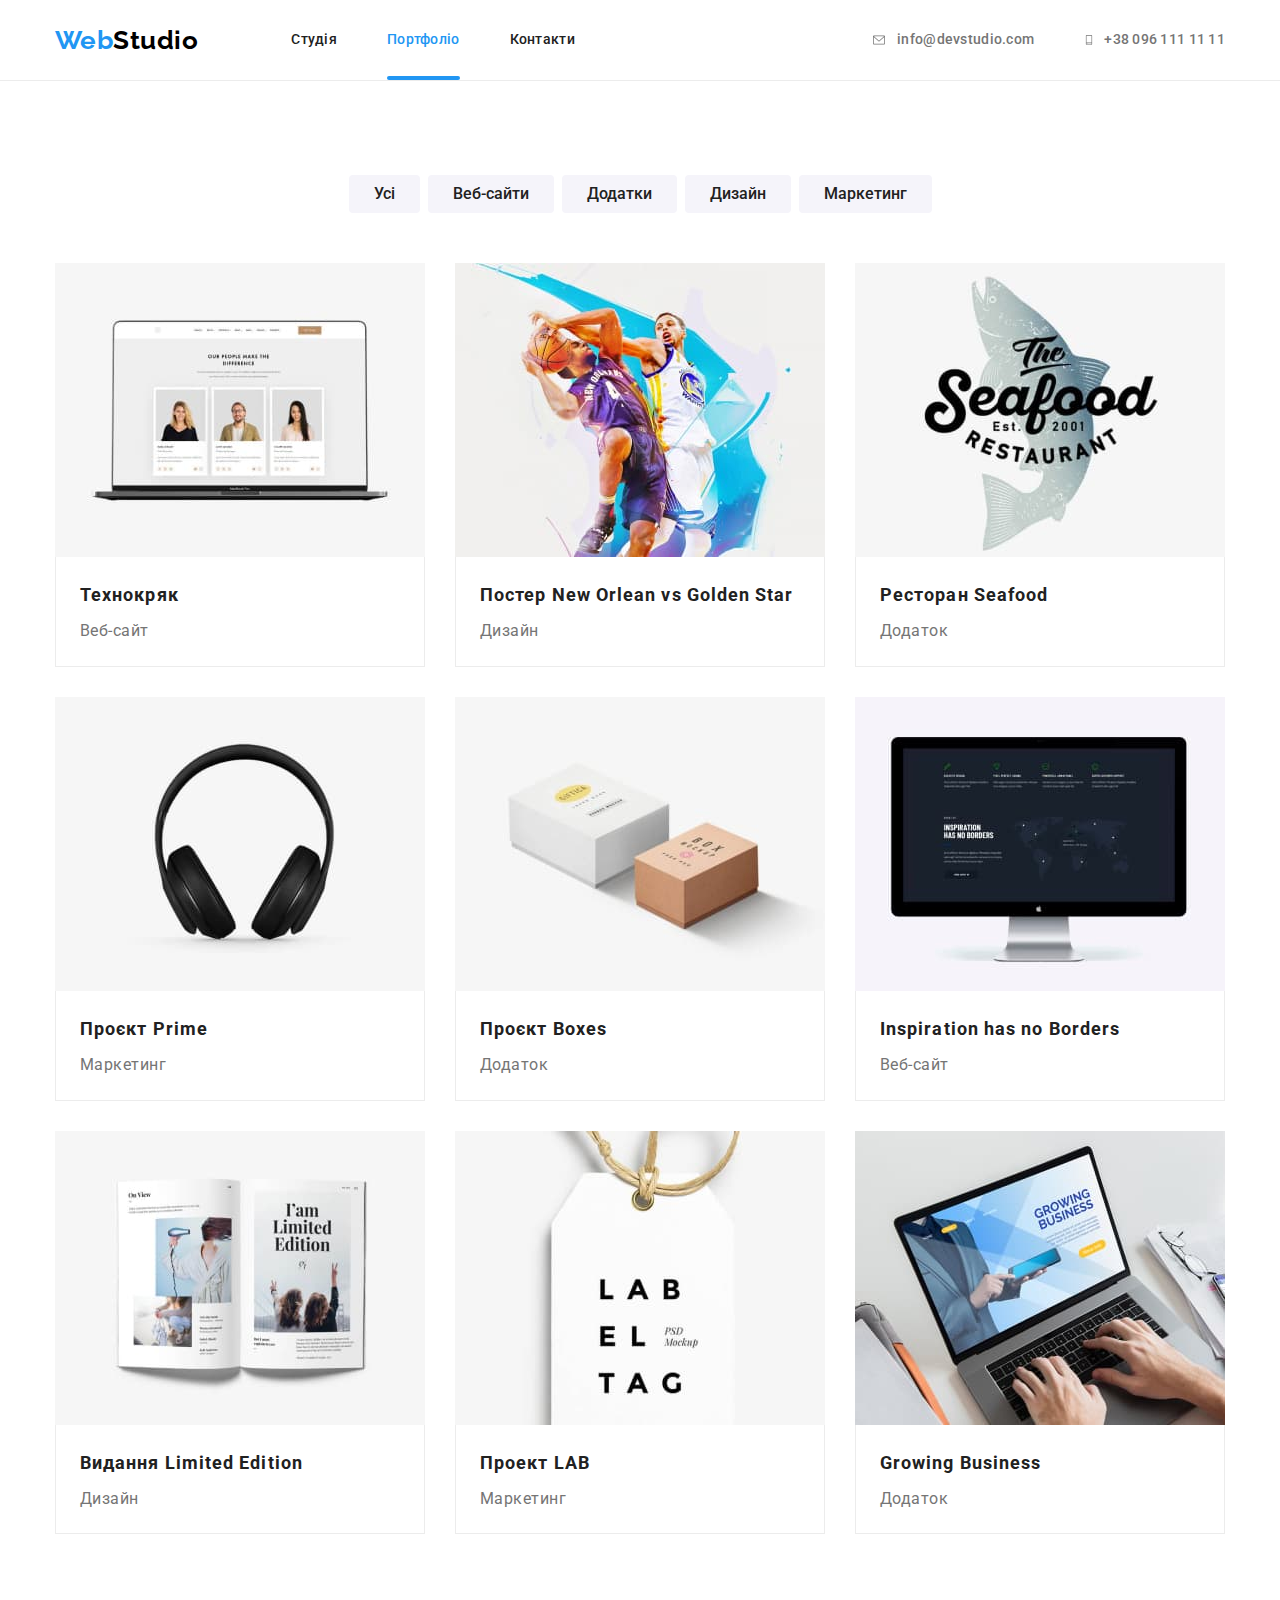
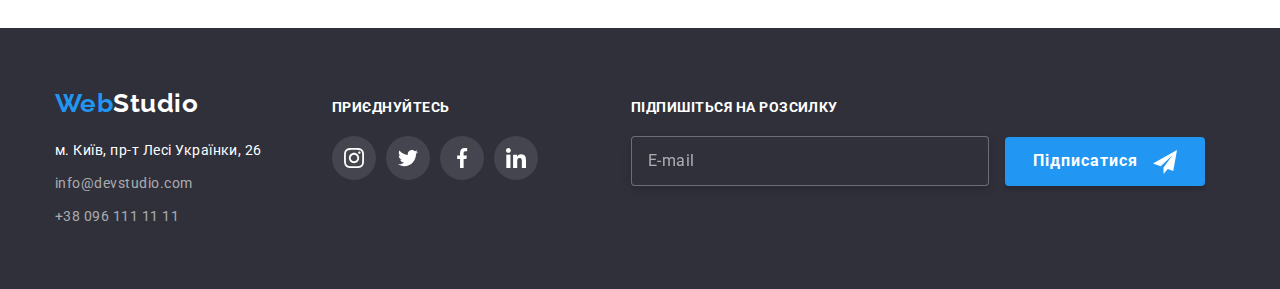
==== portfolio.html @ e20ec49b "Переносить 6 дз" ====
<!DOCTYPE html>
<html lang="en">
  <head>
    <meta charset="UTF-8" />
    <meta http-equiv="X-UA-Compatible" content="IE=edge" />
    <meta name="viewport" content="width=device-width, initial-scale=1.0" />
    <title>Document</title>
    <link
      href="https://fonts.googleapis.com/css2?family=Raleway:wght@700&family=Roboto:wght@400;500;700;900&display=swap"
      rel="stylesheet"
    />
    <link
      rel="stylesheet"
      href="https://cdnjs.cloudflare.com/ajax/libs/modern-normalize/1.1.0/modern-normalize.min.css"
    />
    <link rel="stylesheet" href="./css/styles.css" />
  </head>
  <body>
    <!-- Шапка -->
    <header class="header button-line">
      <div class="container main-nav">
        <a class="logo" href="index.html">
          <span class="logo-web">Web</span><span class="top">Studio</span></a
        >
        <nav>
          <!-- Навігація на інші сторінки -->
          <ul class="site-nav list">
            <li class="item-nav">
              <a class="link" href="./index.html">Студія</a>
            </li>
            <li class="item-nav">
              <a class="link current" href="./portfolio.html">Портфоліо</a>
            </li>
            <li class="item-nav"><a class="link" href="">Контакти</a></li>
          </ul>
        </nav>
        <ul class="auth-nav list">
          <li class="auth-item">
            <a class="link flex-item" href="mailto:info@devstudio.com">
              <svg class="social-icon" width="16" height="12">
                <use href="./images/svg/symbol-defs.svg#icon-mail" />
              </svg>
              info@devstudio.com</a
            >
          </li>
          <li class="auth-item">
            <a class="link flex-item" href="tel:+380961111111">
              <svg class="social-icon" width="10" height="16">
                <use href="./images/svg/symbol-defs.svg#icon-smartphone" />
              </svg>
              +38 096 111 11 11
            </a>
          </li>
        </ul>
      </div>
    </header>
    <!-- Унікальний контент сторінки -->
    <main>
      <section class="projects section">
        <div class="container">
          <h1 class="visually-hidden">Портфоліо</h1>
          <!-- Фільтр -->
          <ul class="filter list">
            <li class="item">
              <button class="filter-button" type="button">Усі</button>
            </li>
            <li class="item">
              <button class="filter-button" type="button">Веб-сайти</button>
            </li>
            <li class="item">
              <button class="filter-button" type="button">Додатки</button>
            </li>
            <li class="item">
              <button class="filter-button" type="button">Дизайн</button>
            </li>
            <li class="item">
              <button class="filter-button" type="button">Маркетинг</button>
            </li>
          </ul>
          <!-- Проекти -->
          <ul class="projects list">
            <li class="item-projects">
              <a class="overlay-link" href="#">
                <div class="project-overlay">
                  <img
                    class="pictures"
                    src="./images/portfolio/project1.jpg"
                    width="370"
                    alt="project1"
                  />
                  <div class="overlay-thumb">
                    <p class="title-overlay">
                      Ресурс пропонує комплексні пропозиції з різним рівнем
                      функціоналу та сервісів. Все це дозволить відвідувачу
                      отримати вичерпні відомості про компанію чи приватну
                      особу.
                    </p>
                  </div>
                </div>
              </a>
              <div class="project-container">
                <h2 class="projects-title">Технокряк</h2>
                <p class="text">Веб-сайт</p>
              </div>
            </li>
            <li class="item-projects">
              <a class="overlay-link" href="#">
                <div class="project-overlay">
                  <img
                    class="pictures"
                    src="./images/portfolio/project2.jpg"
                    width="370"
                    alt="project2"
                  />
                  <div class="overlay-thumb">
                    <p class="title-overlay">
                      Ресурс пропонує комплексні пропозиції з різним рівнем
                      функціоналу та сервісів. Все це дозволить відвідувачу
                      отримати вичерпні відомості про компанію чи приватну
                      особу.
                    </p>
                  </div>
                </div>
              </a>

              <div class="project-container">
                <h2 class="projects-title">Постер New Orlean vs Golden Star</h2>
                <p class="text">Дизайн</p>
              </div>
            </li>
            <li class="item-projects">
              <a class="overlay-link" href="#">
                <div class="project-overlay">
                  <img
                    class="pictures"
                    src="./images/portfolio/project3.jpg"
                    width="370"
                    alt="project3"
                  />
                  <div class="overlay-thumb">
                    <p class="title-overlay">
                      Ресурс пропонує комплексні пропозиції з різним рівнем
                      функціоналу та сервісів. Все це дозволить відвідувачу
                      отримати вичерпні відомості про компанію чи приватну
                      особу.
                    </p>
                  </div>
                </div>
              </a>

              <div class="project-container">
                <h2 class="projects-title">Ресторан Seafood</h2>
                <p class="text">Додаток</p>
              </div>
            </li>
            <li class="item-projects">
              <a class="overlay-link" href="#">
                <div class="project-overlay">
                  <img
                    class="pictures"
                    src="./images/portfolio/project4.jpg"
                    width="370"
                    alt="project4"
                  />
                  <div class="overlay-thumb">
                    <p class="title-overlay">
                      Ресурс пропонує комплексні пропозиції з різним рівнем
                      функціоналу та сервісів. Все це дозволить відвідувачу
                      отримати вичерпні відомості про компанію чи приватну
                      особу.
                    </p>
                  </div>
                </div>
              </a>

              <div class="project-container">
                <h2 class="projects-title">Проєкт Prime</h2>
                <p class="text">Маркетинг</p>
              </div>
            </li>
            <li class="item-projects">
              <a class="overlay-link" href="#">
                <div class="project-overlay">
                  <img
                    class="pictures"
                    src="./images/portfolio/project5.jpg"
                    width="370"
                    alt="project5"
                  />
                  <div class="overlay-thumb">
                    <p class="title-overlay">
                      Ресурс пропонує комплексні пропозиції з різним рівнем
                      функціоналу та сервісів. Все це дозволить відвідувачу
                      отримати вичерпні відомості про компанію чи приватну
                      особу.
                    </p>
                  </div>
                </div>
              </a>

              <div class="project-container">
                <h2 class="projects-title">Проєкт Boxes</h2>
                <p class="text">Додаток</p>
              </div>
            </li>
            <li class="item-projects">
              <a class="overlay-link" href="#">
                <div class="project-overlay">
                  <img
                    class="pictures"
                    src="./images/portfolio/project6.jpg"
                    width="370"
                    alt="project6"
                  />
                  <div class="overlay-thumb">
                    <p class="title-overlay">
                      Ресурс пропонує комплексні пропозиції з різним рівнем
                      функціоналу та сервісів. Все це дозволить відвідувачу
                      отримати вичерпні відомості про компанію чи приватну
                      особу.
                    </p>
                  </div>
                </div>
              </a>

              <div class="project-container">
                <h2 class="projects-title">Inspiration has no Borders</h2>
                <p class="text">Веб-сайт</p>
              </div>
            </li>
            <li class="item-projects">
              <a class="overlay-link" href="#">
                <div class="project-overlay">
                  <img
                    class="pictures"
                    src="./images/portfolio/project7.jpg"
                    width="370"
                    alt="project7"
                  />
                  <div class="overlay-thumb">
                    <p class="title-overlay">
                      Ресурс пропонує комплексні пропозиції з різним рівнем
                      функціоналу та сервісів. Все це дозволить відвідувачу
                      отримати вичерпні відомості про компанію чи приватну
                      особу.
                    </p>
                  </div>
                </div>
              </a>

              <div class="project-container">
                <h2 class="projects-title">Видання Limited Edition</h2>
                <p class="text">Дизайн</p>
              </div>
            </li>
            <li class="item-projects">
              <a class="overlay-link" href="#">
                <div class="project-overlay">
                  <img
                    class="pictures"
                    src="./images/portfolio/project8.jpg"
                    width="370"
                    alt="project8"
                  />
                  <div class="overlay-thumb">
                    <p class="title-overlay">
                      Ресурс пропонує комплексні пропозиції з різним рівнем
                      функціоналу та сервісів. Все це дозволить відвідувачу
                      отримати вичерпні відомості про компанію чи приватну
                      особу.
                    </p>
                  </div>
                </div>
              </a>

              <div class="project-container">
                <h2 class="projects-title">Проект LAB</h2>
                <p class="text">Маркетинг</p>
              </div>
            </li>

            <li class="item-projects">
              <a class="overlay-link" href="#">
                <div class="project-overlay">
                  <img
                    class="pictures"
                    src="./images/portfolio/project9.jpg"
                    width="370"
                    alt="project9"
                  />
                  <div class="overlay-thumb">
                    <p class="title-overlay">
                      Ресурс пропонує комплексні пропозиції з різним рівнем
                      функціоналу та сервісів. Все це дозволить відвідувачу
                      отримати вичерпні відомості про компанію чи приватну
                      особу.
                    </p>
                  </div>
                </div>
              </a>
              <div class="project-container">
                <h2 class="projects-title">Growing Business</h2>
                <p class="text">Додаток</p>
              </div>
            </li>
          </ul>
        </div>
      </section>
    </main>
    <!-- Підвал сторінки -->
    <footer class="footer">
      <div class="container section-flex">
        <div class="footer-addres">
          <div class="footer-logo">
            <a class="logo" href="index.html">
              <span class="logo-web">Web</span
              ><span class="bottom">Studio</span></a
            >
          </div>
          <address>
            <ul class="list">
              <li class="list-margin">
                <a
                  class="addres link"
                  href="https://www.google.com/maps/place/%D0%B1%D1%83%D0%BB.+%D0%9B%D0%B5%D1%81%D0%B8+%D0%A3%D0%BA%D1%80%D0%B0%D0%B8%D0%BD%D0%BA%D0%B8,+26,+%D0%9A%D0%B8%D0%B5%D0%B2,+02000/@50.4265807,30.5383858,17z/data=!3m1!4b1!4m5!3m4!1s0x40d4cf0e033ecbe9:0x57a4dffefec77da0!8m2!3d50.4265807!4d30.5383858"
                  target="_blank"
                  rel="noopener noreferrer"
                  >м. Київ, пр-т Лесі Українки, 26</a
                >
              </li>
              <li class="list-margin">
                <a class="contacts link" href="mailto:info@devstudio.com"
                  >info@devstudio.com</a
                >
              </li>
              <li class="list-margin">
                <a class="contacts link" href="tel:+380961111111"
                  >+38 096 111 11 11</a
                >
              </li>
            </ul>
          </address>
        </div>
        <div class="footer-contacts">
          <h2 class="footer-title">Приєднуйтесь</h2>
          <ul class="socials-items-footer">
            <li class="sosial-list-footer">
              <a class="sosial-footer-link" href="">
                <svg class="svg-footer" width="20px" height="20px">
                  <use href="./images/svg/symbol-defs.svg#icon-instagram"></use>
                </svg>
              </a>
            </li>
            <li class="sosial-list-footer">
              <a class="sosial-footer-link" href="">
                <svg class="svg-footer" width="20px" height="20px">
                  <use href="./images/svg/symbol-defs.svg#icon-twitter"></use>
                </svg>
              </a>
            </li>
            <li class="sosial-list-footer">
              <a class="sosial-footer-link" href="">
                <svg class="svg-footer" width="20px" height="20px">
                  <use href="./images/svg/symbol-defs.svg#icon-facebook"></use>
                </svg>
              </a>
            </li>
            <li class="sosial-list-footer">
              <a class="sosial-footer-link" href="">
                <svg class="svg-footer" width="20px" height="20px">
                  <use href="./images/svg/symbol-defs.svg#icon-linkedin"></use>
                </svg>
              </a>
            </li>
          </ul>
        </div>
        <div class="footter-email">
          <form>
            <h2 class="title-email">Підпишіться на розсилку</h2>
            <input
              class="footer-inpur"
              type="email"
              placeholder="E-mail"
              required
            />
            <button class="footter-email-btn" type="submit">
              Підписатися
              <svg class="telegram-svg" width="24" height="24">
                <use href="./images/svg/symbol-defs.svg#icon-icon-send" />
              </svg>
            </button>
          </form>
        </div>
      </div>
    </footer>
  </body>
</html>
---- css/styles.css ----
/* колір основного тексту #212121 */

/* вторичний колір тексту #757575 */

/* колір акцент #2196F3 */

/* колір заголовка героя #FFFFFF */

/* колір фона 1 блок і підвалу #2F303A  */

/* колір фона 2 блок #F5F5F5 */

/* колір фона 3 блок #F5F4FA */

:root {
  --primary-text-color: #757575;
  --title-text-color: #212121;
  --accent-color: #2196f3;
  --primary--white-color: #ffffff;
}

body {
  background-color: var(--primary--white-color);
  color: var(--primary-text-color);
  font-family: 'Roboto', sans-serif;
  letter-spacing: 0.03em;
}
h1,
h2,
h3,
h4,
p,
ul,
li {
  margin-top: 0;
  margin-bottom: 0;
  padding: 0;
}

.list {
  list-style: none;
  padding: 0;
  margin: 0;
}

.link {
  text-decoration: none;
}

.container {
  margin: 0 auto;
  width: 1200px;
  padding: 0 15px;
}

/* Шапка */
.main-nav {
  display: flex;
  align-items: center;
}

.flex-item {
  display: flex;
  align-items: center;
}

.social-icon {
  fill: currentColor;
  margin-right: 10px;
}

.logo {
  text-decoration: none;
}

.logo-web {
  color: var(--accent-color);
  font-family: 'Raleway', sans-serif;
  font-weight: 700;
  font-size: 26px;
  line-height: 1.19;
}

.logo .top {
  color: #000000;
  font-family: 'Raleway', sans-serif;
  font-weight: 700;
  font-size: 26px;
  line-height: 1.19;
}

.logo .bottom {
  color: var(--primary--white-color);
  font-family: 'Raleway', sans-serif;
  font-weight: 700;
  font-size: 26px;
  line-height: 1.19;
}

.site-nav {
  display: flex;
  margin-left: 93px;
}

.site-nav .item-nav {
  margin-right: 50px;
}

.site-nav .item-nav:last-child {
  margin-right: 0;
}

.site-nav .link {
  display: block;
  padding: 32px 0;
  font-weight: 500;
  font-size: 14px;
  line-height: 1.14;
  letter-spacing: 0.02em;
  color: var(--title-text-color);
  transition-duration: 250ms;
  transition-timing-function: cubic-bezier(0.4, 0, 0.2, 1);
}

.site-nav .link:hover,
.site-nav .link:focus {
  color: var(--accent-color);
}

.site-nav .link.current {
  color: var(--accent-color);
  position: relative;
}

.site-nav .link.current::after {
  content: '';
  position: absolute;
  width: 100%;
  height: 4px;
  left: 0;
  bottom: 0;
  background-color: var(--accent-color);
  border-radius: 2px;
}

.auth-nav {
  display: flex;
  margin-left: auto;
}

.auth-nav .auth-item + .auth-item {
  margin-left: 50px;
}

.auth-nav .link {
  font-weight: 500;
  font-size: 14px;
  line-height: 1.14;
  letter-spacing: 0.02em;
  padding: 32px 0;
  color: var(--primary-text-color);
  transition-duration: 250ms;
  transition-timing-function: cubic-bezier(0.4, 0, 0.2, 1);
}

.auth-nav .link:hover,
.auth-nav .link:focus {
  color: var(--accent-color);
}

.hero {
  background-color: #2f303a;
  background-image: linear-gradient(
      rgba(47, 48, 58, 0.4),
      rgba(47, 48, 58, 0.4)
    ),
    url('../images/Img.jpg');
  background-repeat: no-repeat;
  background-position: center;
  background-size: cover;
}
.center {
  text-align: center;
}

.section-hero {
  padding-top: 200px;
  padding-bottom: 200px;
}

.hero-title {
  color: var(--primary--white-color);
  font-weight: 900;
  font-size: 44px;
  line-height: 1.36;
  letter-spacing: 0.06em;
  text-transform: uppercase;
  margin-left: auto;
  margin-right: auto;
  margin-top: 0;
  margin-bottom: 30px;
  max-width: 696px;
}

/* Оформлення модального блока */
.backdrop {
  position: fixed;
  top: 0;
  left: 0;
  width: 100%;
  height: 100%;
  background-color: rgba(0, 0, 0, 0.2);
  opacity: 1;
  z-index: 1;
  transition-duration: 250ms;
  transition-timing-function: cubic-bezier(0.4, 0, 0.2, 1);
}

.backdrop.is-hidden {
  opacity: 0;
  pointer-events: none;
  visibility: hidden;
}

.backdrop.is-hidden .modal {
  transform: translate(-50%, -50%) scale(0.9);
}

.modal {
  position: absolute;
  top: 50%;
  left: 50%;
  padding: 40px;
  transform: translate(-50%, -50%) scale(1);
  width: 528px;
  height: 581px;
  border-radius: 4px;
  box-shadow: 0px 1px 3px rgba(0, 0, 0, 0.12), 0px 1px 1px rgba(0, 0, 0, 0.14),
    0px 2px 1px rgba(0, 0, 0, 0.2);
  background-color: var(--primary--white-color);
  transition-property: transform;
  transition-duration: 250ms;
  transition-timing-function: cubic-bezier(0.4, 0, 0.2, 1);
}
.button-close {
  background-color: transparent;
  position: absolute;
  top: 8px;
  right: 8px;
  border: none;
  padding: 0;
  margin: 0;
}

.close {
  stroke: rgba(0, 0, 0, 0.1);
  transition-duration: 250ms;
  transition-timing-function: cubic-bezier(0.4, 0, 0.2, 1);
}
.button-close:hover .close {
  fill: var(--accent-color);
}

.title-modal {
  font-weight: 700;
  font-size: 20px;
  line-height: 1.15;
  text-align: center;
  color: #212121;
}
.form {
  width: 448px;
  height: 101%;
  margin-top: 12px;
}
.form__group {
  display: flex;
  flex-direction: column;
  position: relative;
  margin-bottom: 10px;
}
.form-label {
  position: relative;
  font-weight: 400;
  font-size: 12px;
  line-height: 1.1;
  letter-spacing: 0.01em;
  color: #757575;
}

.modal-icon {
  position: absolute;
  top: 50%;
  left: 12px;
  transition-duration: 250ms;
  transition-timing-function: cubic-bezier(0.4, 0, 0.2, 1);
}

.form-input {
  margin-top: 4px;
  width: 100%;
  padding-left: 42px;
  padding-top: 12px;
  padding-right: 12px;
  padding-bottom: 12px;
  border: 1px solid rgba(33, 33, 33, 0.2);
  border-radius: 4px;
  outline: transparent;
  transition-property: outline;
  transition-duration: 250ms;
  transition-timing-function: cubic-bezier(0.4, 0, 0.2, 1);
}
.form-input:focus {
  outline: 1px solid var(--accent-color);
}

.form-input::placeholder {
  font-weight: 400;
  font-size: 12px;
  line-height: 1.1;
  letter-spacing: 0.01em;
  color: rgba(117, 117, 117, 0.5);
}

.label-message .form-input {
  width: 448px;
  height: 138px;
  resize: none;
  padding: 12px 16px;
}
.form-label:focus-within > .modal-icon {
  fill: var(--accent-color);
}

.text-contract-basic {
  font-weight: 400;
  font-size: 14px;
  line-height: 1.7;
  color: #757575;
}
.checkbox-icon {
  position: absolute;
  left: 12px;
  top: 4px;
  border: 1.7 solid #212121;
  border-radius: 4px;
}

.button-modal {
  display: flex;
  cursor: pointer;
  margin: 0 auto;
  font-weight: 700;
  font-size: 16px;
  line-height: 1.8;
  letter-spacing: 0.06em;
  color: #ffffff;
  padding: 10px 52px;
  background: #2196f3;
  box-shadow: 0px 4px 4px rgba(0, 0, 0, 0.15);
  border-radius: 4px;
  border: transparent;
}
.display {
  position: absolute;
  width: 1px;
  height: 1px;
  margin: -1px;
  border: 0;
  padding: 0;
  white-space: nowrap;
  clip-path: inset(100%);
  clip: rect(0 0 0 0);
  overflow: hidden;
}

.check-name {
  display: flex;
  align-items: center;
  justify-items: center;
  font-size: 14px;
  line-height: 1.71;
  letter-spacing: 0.03em;
  color: var(--text-color);
  margin-bottom: 30px;
}
.form-checkbox:checked ~ .check-name > .check-svg {
  background-color: #2196f3;
  border: transparent;
}
.form-check {
  display: flex;
  flex-direction: column;
  justify-content: center;
  align-items: center;
}
.check-link {
  margin-left: 5px;
  color: #2196f3;
}

.check-svg {
  width: 16px;
  height: 16px;
  margin-right: 8px;
  border: 2px solid black;
  transition: background-color 250ms cubic-bezier(0.4, 0, 0.2, 1);
  transition-duration: 250ms;
  transition-timing-function: cubic-bezier(0.4, 0, 0.2, 1);
}

/* Button */
.button {
  padding: 10px 32px;
  cursor: pointer;
  border: 0;
  font-weight: 700;
  font-size: 16px;
  line-height: 1.88;
  letter-spacing: 0.06em;
  box-shadow: 0px 4px 4px rgba(0, 0, 0, 0.15);
  border-radius: 4px;
  color: var(--primary--white-color);
  background-color: var(--accent-color);
}

/* Навігація на інші сторінка */
.addres.link:hover,
.addres.link:focus,
.contacts.link:hover,
.contacts.link:focus {
  color: var(--accent-color);
}
/* Секція особливості */

/* Приховування заголовка */
.visually-hidden {
  position: absolute;
  white-space: nowrap;
  width: 1px;
  height: 1px;
  overflow: hidden;
  border: 0;
  padding: 0;
  clip: rect(0 0 0 0);
  clip-path: inset(50%);
  margin: -1px;
}

.section {
  padding-top: 94px;
  padding-bottom: 94px;
}

.padding-top-0 {
  padding-top: 0;
}

.decorate-features {
  display: flex;
}

.list.decorate-features .item {
  width: 270px;
}

.svg-list {
  display: flex;
  width: 270px;
  height: 120px;
  margin-bottom: 30px;
  background-color: #f5f4fa;
  justify-content: center;
  text-align: center;
  align-items: center;
  border-radius: 4px;
}

.list .item + .item {
  margin-left: 30px;
}

.bgc-team {
  background-color: #f5f4fa;
}

.section-title {
  color: var(--title-text-color);
  font-weight: 700;
  font-size: 14px;
  line-height: 1.14;
  text-transform: uppercase;
  margin-bottom: 10px;
}

.section .text {
  font-size: 14px;
  line-height: 1.71;
}

.section-title-big {
  color: var(--title-text-color);
  font-weight: 700;
  font-size: 36px;
  line-height: 1.16;
  text-align: center;
  margin-bottom: 50px;
}

.we-do-decorate {
  display: flex;
}
.container-pictur {
  position: relative;
}
.title-pictures {
  position: absolute;
  color: #ffffff;
  font-weight: 700;
  font-size: 14px;
  line-height: 1.1;
  letter-spacing: 0.03em;
  text-transform: uppercase;
  text-align: center;
  width: 100%;
  height: 70px;
  bottom: 0;
  background-color: rgba(47, 48, 58, 0.8);
  text-align: center;
  padding: 27px 0;
}
.pictures {
  display: block;
}

.list.decorate-team {
  display: flex;
}

.list.decorate-team .item {
  text-align: center;
}

.list.decorate-team .item {
  box-shadow: 0px 1px 3px rgba(0, 0, 0, 0.12), 0px 1px 1px rgba(0, 0, 0, 0.14),
    0px 2px 1px rgba(0, 0, 0, 0.2);
  border-radius: 0px 0px 4px 4px;
}

.item-person {
  padding: 30px 0;
}

.title-name {
  color: var(--title-text-color);
  font-weight: 500;
  font-size: 16px;
  line-height: 1.18;
  margin-bottom: 10px;
}

.section .name-text {
  font-size: 16px;
  line-height: 1.18;
}

/* Підвал сторінки */
.footer {
  background-color: #2f303a;
  padding-top: 60px;
  padding-bottom: 60px;
}

.footer-logo {
  margin-bottom: 20px;
}

.list .list-margin:nth-child(-n + 2) {
  margin-bottom: 9px;
}

.list .addres {
  color: var(--primary--white-color);
  font-size: 14px;
  line-height: 1.71;
  font-style: normal;
  transition-duration: 250ms;
  transition-timing-function: cubic-bezier(0.4, 0, 0.2, 1);
}

.list .contacts {
  color: rgba(255, 255, 255, 0.6);
  font-size: 14px;
  line-height: 1.71;
  font-style: normal;
  transition-duration: 250ms;
  transition-timing-function: cubic-bezier(0.4, 0, 0.2, 1);
}

.bgc-teem {
  background-color: white;
}

.socials-items {
  list-style: none;
  display: flex;
  justify-content: center;
  margin-top: 16px;
}

.sosial-link {
  display: flex;
  justify-content: center;
  align-items: center;
  border-radius: 50%;
  background-color: var(--primary--white-color);
  width: 44px;
  height: 44px;
  outline: none;
  transition-duration: 250ms;
  transition-timing-function: cubic-bezier(0.4, 0, 0.2, 1);
}

.sosial-link:hover,
.sosial-link:focus {
  background-color: var(--accent-color);
}

.sosial-link:hover .svg,
.sosial-link:focus .svg {
  fill: #ffffff;
}

.svg {
  fill: #afb1b8;
}

.socials-items .sosial-list:not(:last-child) {
  margin-right: 10px;
}

.customers-list {
  display: flex;
  align-items: center;
  justify-content: space-between;
}

.customer-link {
  display: flex;
  width: 170px;
  height: 92px;
  justify-content: center;
  align-items: center;
  border: 1px solid #afb1b8;
  border-radius: 4px;
  outline: none;
  transition-property: border-color;
  transition-duration: 250ms;
  transition-timing-function: cubic-bezier(0.4, 0, 0.2, 1);
}
.svg {
  transition-property: fill;
  transition-duration: 250ms;
  transition-timing-function: cubic-bezier(0.4, 0, 0.2, 1);
}
.customer-link:hover,
.customer-link:focus,
.customer-link:hover .svg,
.customer-link:focus .svg {
  border-color: var(--accent-color);
  fill: var(--accent-color);
}

.footter-email {
  display: block;
  margin-left: 93px;
}

.title-email {
  font-weight: 700;
  font-size: 14px;
  line-height: 1.1;
  text-transform: uppercase;
  color: #ffffff;
  margin-bottom: 20px;
}

.footer-inpur {
  width: 358px;
  height: 50px;
  background: #2f303a;
  border: 1px solid rgba(255, 255, 255, 0.3);
  filter: drop-shadow(0px 4px 4px rgba(0, 0, 0, 0.15));
  border-radius: 4px;
  margin-right: 12px;
  padding: 15px 16px;
  color: var(--primary--white-color);
}
.footer-inpur::placeholder {
  font-weight: 400;
  font-size: 16px;
  line-height: 1.2;
  letter-spacing: 0.03em;
  /* padding: 15px 16px; */
  color: rgba(255, 255, 255, 0.6);
}

.footter-email-btn {
  font-weight: 700;
  font-size: 16px;
  line-height: 1.8;
  letter-spacing: 0.06em;
  color: #ffffff;
  padding: 10px 28px;
  border: transparent;
  background-color: var(--accent-color);
  box-shadow: 0px 4px 4px rgba(0, 0, 0, 0.15);
  border-radius: 4px;
}
.telegram-svg {
  vertical-align: middle;
  margin-left: 10px;
}

/* .customer-link:hover .svg,
.customer-link:focus .svg {
  fill: var(--accent-color);
} */

/* footer */
.section-flex {
  display: flex;
  align-items: baseline;
}
.footer-contacts {
  margin-left: 70px;
}
.footer-title {
  font-weight: 700;
  font-size: 14px;
  line-height: 1.1;
  text-transform: uppercase;
  color: var(--primary--white-color);
  margin-bottom: 20px;
}
.socials-items-footer {
  display: flex;
  list-style: none;
  justify-content: center;
}
.sosial-list-footer {
  display: flex;
  border-radius: 50%;
  width: 44px;
  height: 44px;
  justify-content: center;
  align-items: center;
}
.sosial-footer-link {
  display: flex;
  border-radius: 50%;
  width: 44px;
  height: 44px;
  justify-content: center;
  align-items: center;
  background: rgba(255, 255, 255, 0.1);
  outline: none;
  transition-duration: 250ms;
  transition-timing-function: cubic-bezier(0.4, 0, 0.2, 1);
}

.sosial-footer-link:hover,
.sosial-footer-link:focus {
  background: var(--accent-color);
}

.svg-footer {
  fill: var(--primary--white-color);
}

.socials-items-footer .sosial-list-footer:not(:last-child) {
  margin-right: 10px;
}

/* ________________________________________ */
/* Page-portfolio */
/* Filter list */
.button-line {
  border-bottom: 1px solid #ececec;
}

.filter.list {
  display: flex;
  justify-content: center;
  margin-bottom: 50px;
}

.filter.list .item + .item {
  margin-left: 8px;
}

.filter-button {
  color: var(--title-text-color);
  background-color: #f5f4fa;
  cursor: pointer;
  border: 0;
  font-family: 'Roboto';
  font-weight: 500;
  font-size: 16px;
  line-height: 1.62;
  padding: 6px 25px;
  border-radius: 4px;
  transition-property: box-shadow, background-color;
  transition-duration: 250ms;
  transition-timing-function: cubic-bezier(0.4, 0, 0.2, 1);
}

.filter-button:hover,
.filter-button:focus {
  color: var(--primary--white-color);
  background-color: var(--accent-color);
  cursor: pointer;
  box-shadow: 0px 3px 1px rgba(0, 0, 0, 0.1), 0px 1px 2px rgba(0, 0, 0, 0.08),
    0px 2px 2px rgba(0, 0, 0, 0.12);
}

.projects.list {
  display: flex;
  flex-wrap: wrap;
}

.projects.list .item-projects {
  width: 370 px;
  margin-right: 30px;
  margin-bottom: 30px;
  transition-property: box-shadow;
  transition-duration: 250ms;
  transition-timing-function: cubic-bezier(0.4, 0, 0.2, 1);
}

.projects.list .item-projects:hover {
  outline: 1px solid #eeeeee;
  box-shadow: 0px 1px 1px rgba(0, 0, 0, 0.12), 0px 4px 4px rgba(0, 0, 0, 0.06),
    1px 4px 6px rgba(0, 0, 0, 0.16);
}

.projects.list .item-projects:nth-child(3n) {
  margin-right: 0;
}

.projects.list .item-projects:nth-last-child(-n + 3) {
  margin-bottom: 0;
}

.project-container {
  padding: 20px 24px;
  border: 1px solid #ececec;
  border-top: none;
}

.projects-title {
  color: var(--title-text-color);
  font-weight: 700;
  font-size: 18px;
  line-height: 2;
  letter-spacing: 0.06em;
}

.projects .text {
  font-size: 16px;
  line-height: 1.8;
  margin-top: 4px;
}
/* Оформлення спливаючого вікна */
.project-overlay {
  position: relative;
  overflow: hidden;
}

.overlay-thumb {
  position: absolute;
  bottom: 0;
  top: 0;
  width: 100%;
  height: 100%;
  background-color: rgba(33, 149, 243, 0.9);
  transition: transform 250ms cubic-bezier(0.4, 0, 0.2, 1);
  transform: translateY(101%);
}
.overlay-link {
  outline: transparent;
}

.title-overlay {
  font-weight: 400;
  font-size: 18px;
  line-height: 1.5;
  color: var(--primary--white-color);
  text-shadow: 0px 4px 4px rgba(0, 0, 0, 0.25);
  padding: 63px 24px;
}

.item-projects a:hover .overlay-thumb,
.item-projects a:focus .overlay-thumb {
  transform: translateY(0%);
}
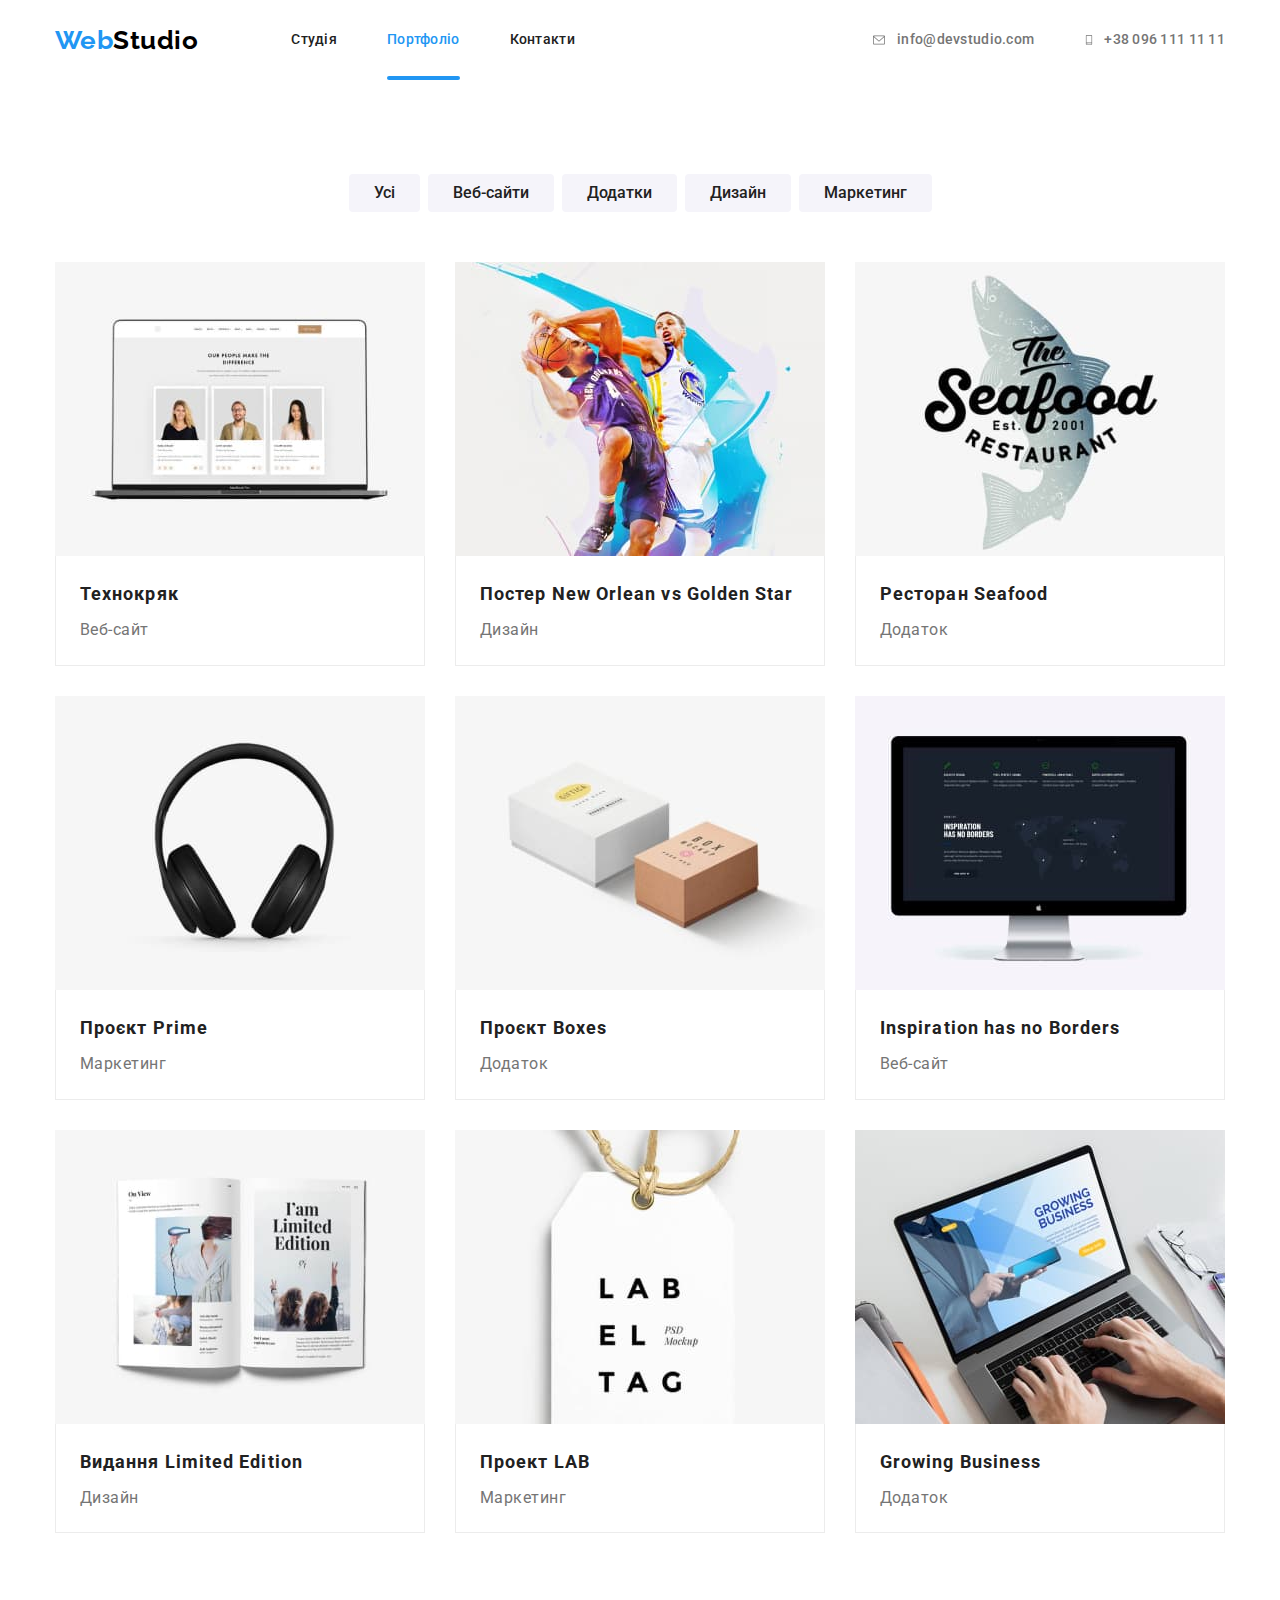
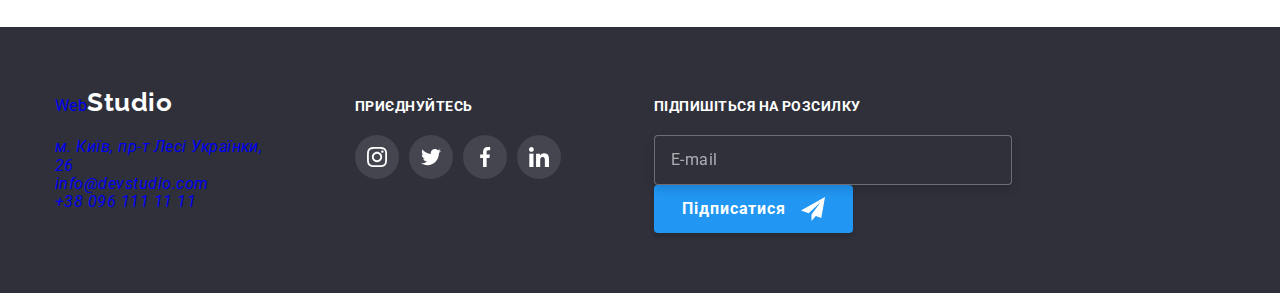
==== commit 12eb09be: "header по бему" ====
--- a/portfolio.html
+++ b/portfolio.html
@@ -17,35 +17,40 @@
   </head>
   <body>
     <!-- Шапка -->
-    <header class="header button-line">
-      <div class="container main-nav">
+    <header class="header">
+      <div class="container flex">
         <a class="logo" href="index.html">
-          <span class="logo-web">Web</span><span class="top">Studio</span></a
+          <span class="logo__title">Web</span
+          ><span class="logo__title-header">Studio</span></a
         >
-        <nav>
-          <!-- Навігація на інші сторінки -->
-          <ul class="site-nav list">
-            <li class="item-nav">
-              <a class="link" href="./index.html">Студія</a>
-            </li>
-            <li class="item-nav">
-              <a class="link current" href="./portfolio.html">Портфоліо</a>
-            </li>
-            <li class="item-nav"><a class="link" href="">Контакти</a></li>
+        <!-- Навігація на інші сторінки -->
+        <nav class="nav">
+          <ul class="nav__list list">
+            <li class="nav__item">
+              <a class="nav__link link" href="./index.html">Студія</a>
+            </li>
+            <li class="nav__item">
+              <a class="nav__link current link" href="./portfolio.html"
+                >Портфоліо</a
+              >
+            </li>
+            <li class="nav__item">
+              <a class="nav__link link" href="">Контакти</a>
+            </li>
           </ul>
         </nav>
-        <ul class="auth-nav list">
-          <li class="auth-item">
-            <a class="link flex-item" href="mailto:info@devstudio.com">
-              <svg class="social-icon" width="16" height="12">
+        <ul class="contact list">
+          <li class="contact__item">
+            <a class="contact__link link" href="mailto:info@devstudio.com">
+              <svg class="contact__icon" width="16" height="12">
                 <use href="./images/svg/symbol-defs.svg#icon-mail" />
               </svg>
               info@devstudio.com</a
             >
           </li>
-          <li class="auth-item">
-            <a class="link flex-item" href="tel:+380961111111">
-              <svg class="social-icon" width="10" height="16">
+          <li class="contact__item">
+            <a class="contact__link link" href="tel:+380961111111">
+              <svg class="contact__icon" width="10" height="16">
                 <use href="./images/svg/symbol-defs.svg#icon-smartphone" />
               </svg>
               +38 096 111 11 11
--- a/css/styles.css
+++ b/css/styles.css
@@ -54,17 +54,17 @@
 }
 
 /* Шапка */
-.main-nav {
+.flex {
   display: flex;
   align-items: center;
 }
 
-.flex-item {
+.contact__link {
   display: flex;
   align-items: center;
 }
 
-.social-icon {
+.contact__icon {
   fill: currentColor;
   margin-right: 10px;
 }
@@ -73,7 +73,7 @@
   text-decoration: none;
 }
 
-.logo-web {
+.logo__title {
   color: var(--accent-color);
   font-family: 'Raleway', sans-serif;
   font-weight: 700;
@@ -81,7 +81,7 @@
   line-height: 1.19;
 }
 
-.logo .top {
+.logo .logo__title-header {
   color: #000000;
   font-family: 'Raleway', sans-serif;
   font-weight: 700;
@@ -97,20 +97,21 @@
   line-height: 1.19;
 }
 
-.site-nav {
+/* Навігація на інші сторінки */
+.nav__list {
   display: flex;
   margin-left: 93px;
 }
 
-.site-nav .item-nav {
+.nav__list .nav__item {
   margin-right: 50px;
 }
 
-.site-nav .item-nav:last-child {
+.nav__list .nav__item:last-child {
   margin-right: 0;
 }
 
-.site-nav .link {
+.nav__list .link {
   display: block;
   padding: 32px 0;
   font-weight: 500;
@@ -122,17 +123,17 @@
   transition-timing-function: cubic-bezier(0.4, 0, 0.2, 1);
 }
 
-.site-nav .link:hover,
-.site-nav .link:focus {
+.nav__list .link:hover,
+.nav__list .link:focus {
   color: var(--accent-color);
 }
 
-.site-nav .link.current {
+.nav__list .link.current {
   color: var(--accent-color);
   position: relative;
 }
 
-.site-nav .link.current::after {
+.nav__list .link.current::after {
   content: '';
   position: absolute;
   width: 100%;
@@ -143,16 +144,16 @@
   border-radius: 2px;
 }
 
-.auth-nav {
+.contact {
   display: flex;
   margin-left: auto;
 }
 
-.auth-nav .auth-item + .auth-item {
+.contact .contact__item + .contact__item {
   margin-left: 50px;
 }
 
-.auth-nav .link {
+.contact .link {
   font-weight: 500;
   font-size: 14px;
   line-height: 1.14;
@@ -163,8 +164,8 @@
   transition-timing-function: cubic-bezier(0.4, 0, 0.2, 1);
 }
 
-.auth-nav .link:hover,
-.auth-nav .link:focus {
+.contact .link:hover,
+.contact .link:focus {
   color: var(--accent-color);
 }
 
@@ -425,10 +426,10 @@
 }
 
 /* Навігація на інші сторінка */
-.addres.link:hover,
-.addres.link:focus,
-.contacts.link:hover,
-.contacts.link:focus {
+.address__link.link:hover,
+.address__link.link:focus,
+.address__linki.link:hover,
+.address__linki.link:focus {
   color: var(--accent-color);
 }
 /* Секція особливості */
@@ -575,11 +576,11 @@
   margin-bottom: 20px;
 }
 
-.list .list-margin:nth-child(-n + 2) {
+.list .address__item:nth-child(-n + 2) {
   margin-bottom: 9px;
 }
 
-.list .addres {
+.list .address__link {
   color: var(--primary--white-color);
   font-size: 14px;
   line-height: 1.71;
@@ -588,7 +589,7 @@
   transition-timing-function: cubic-bezier(0.4, 0, 0.2, 1);
 }
 
-.list .contacts {
+.list .address__linki {
   color: rgba(255, 255, 255, 0.6);
   font-size: 14px;
   line-height: 1.71;
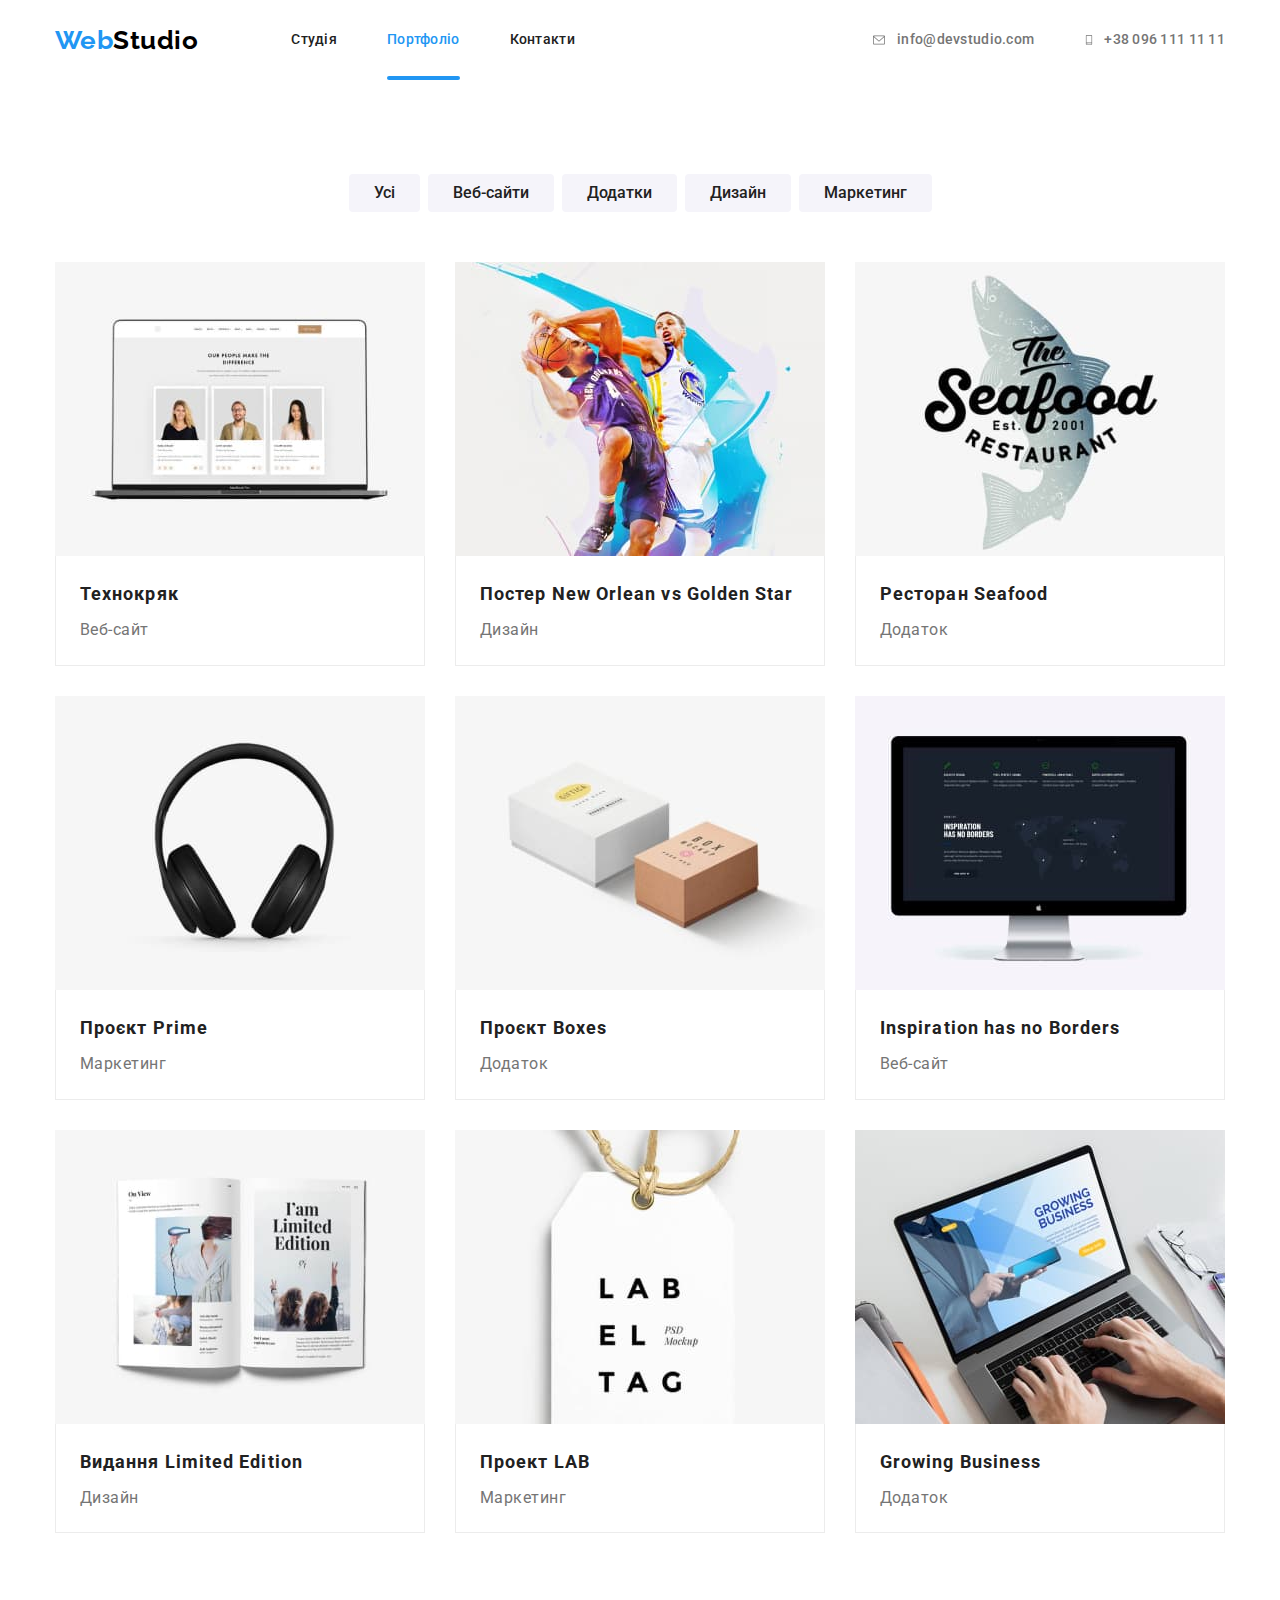
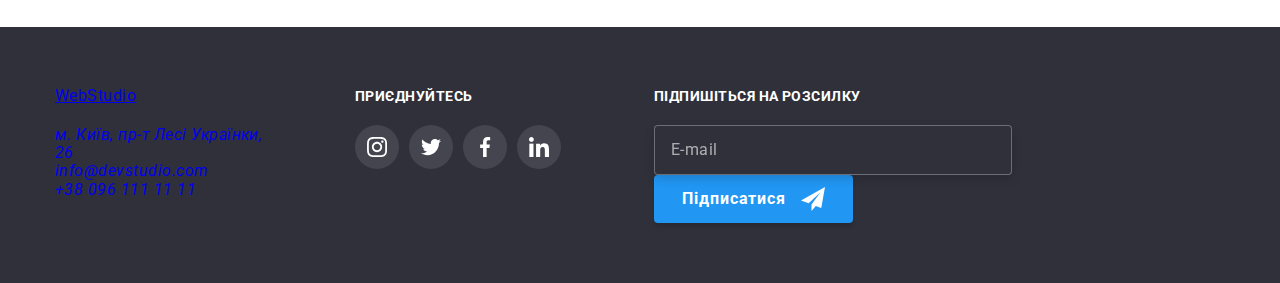
==== commit dec2c721: "Переробляє по БЕН" ====
--- a/portfolio.html
+++ b/portfolio.html
@@ -19,7 +19,7 @@
     <!-- Шапка -->
     <header class="header">
       <div class="container flex">
-        <a class="logo" href="index.html">
+        <a class="logo__link link" href="index.html">
           <span class="logo__title">Web</span
           ><span class="logo__title-header">Studio</span></a
         >
--- a/css/styles.css
+++ b/css/styles.css
@@ -52,155 +52,21 @@
   width: 1200px;
   padding: 0 15px;
 }
-
-/* Шапка */
-.flex {
-  display: flex;
-  align-items: center;
-}
-
-.contact__link {
-  display: flex;
-  align-items: center;
-}
-
-.contact__icon {
-  fill: currentColor;
-  margin-right: 10px;
-}
-
-.logo {
-  text-decoration: none;
-}
-
-.logo__title {
-  color: var(--accent-color);
-  font-family: 'Raleway', sans-serif;
-  font-weight: 700;
-  font-size: 26px;
-  line-height: 1.19;
-}
-
-.logo .logo__title-header {
-  color: #000000;
-  font-family: 'Raleway', sans-serif;
-  font-weight: 700;
-  font-size: 26px;
-  line-height: 1.19;
-}
-
-.logo .bottom {
-  color: var(--primary--white-color);
-  font-family: 'Raleway', sans-serif;
-  font-weight: 700;
-  font-size: 26px;
-  line-height: 1.19;
-}
-
-/* Навігація на інші сторінки */
-.nav__list {
-  display: flex;
-  margin-left: 93px;
-}
-
-.nav__list .nav__item {
-  margin-right: 50px;
-}
-
-.nav__list .nav__item:last-child {
-  margin-right: 0;
-}
-
-.nav__list .link {
+.section {
+  padding-top: 94px;
+  padding-bottom: 94px;
+}
+
+.title {
+  color: var(--title-text-color);
+  font-weight: 700;
+  font-size: 36px;
+  line-height: 1.16;
+  text-align: center;
+  margin-bottom: 50px;
+}
+.pictures {
   display: block;
-  padding: 32px 0;
-  font-weight: 500;
-  font-size: 14px;
-  line-height: 1.14;
-  letter-spacing: 0.02em;
-  color: var(--title-text-color);
-  transition-duration: 250ms;
-  transition-timing-function: cubic-bezier(0.4, 0, 0.2, 1);
-}
-
-.nav__list .link:hover,
-.nav__list .link:focus {
-  color: var(--accent-color);
-}
-
-.nav__list .link.current {
-  color: var(--accent-color);
-  position: relative;
-}
-
-.nav__list .link.current::after {
-  content: '';
-  position: absolute;
-  width: 100%;
-  height: 4px;
-  left: 0;
-  bottom: 0;
-  background-color: var(--accent-color);
-  border-radius: 2px;
-}
-
-.contact {
-  display: flex;
-  margin-left: auto;
-}
-
-.contact .contact__item + .contact__item {
-  margin-left: 50px;
-}
-
-.contact .link {
-  font-weight: 500;
-  font-size: 14px;
-  line-height: 1.14;
-  letter-spacing: 0.02em;
-  padding: 32px 0;
-  color: var(--primary-text-color);
-  transition-duration: 250ms;
-  transition-timing-function: cubic-bezier(0.4, 0, 0.2, 1);
-}
-
-.contact .link:hover,
-.contact .link:focus {
-  color: var(--accent-color);
-}
-
-.hero {
-  background-color: #2f303a;
-  background-image: linear-gradient(
-      rgba(47, 48, 58, 0.4),
-      rgba(47, 48, 58, 0.4)
-    ),
-    url('../images/Img.jpg');
-  background-repeat: no-repeat;
-  background-position: center;
-  background-size: cover;
-}
-.center {
-  text-align: center;
-}
-
-.section-hero {
-  padding-top: 200px;
-  padding-bottom: 200px;
-}
-
-.hero-title {
-  color: var(--primary--white-color);
-  font-weight: 900;
-  font-size: 44px;
-  line-height: 1.36;
-  letter-spacing: 0.06em;
-  text-transform: uppercase;
-  margin-left: auto;
-  margin-right: auto;
-  margin-top: 0;
-  margin-bottom: 30px;
-  max-width: 696px;
 }
 
 /* Оформлення модального блока */
@@ -243,26 +109,26 @@
   transition-duration: 250ms;
   transition-timing-function: cubic-bezier(0.4, 0, 0.2, 1);
 }
-.button-close {
+.modal__button {
   background-color: transparent;
   position: absolute;
   top: 8px;
-  right: 8px;
+  right: 58px;
   border: none;
   padding: 0;
   margin: 0;
 }
 
-.close {
+.modal__icon {
   stroke: rgba(0, 0, 0, 0.1);
   transition-duration: 250ms;
   transition-timing-function: cubic-bezier(0.4, 0, 0.2, 1);
 }
-.button-close:hover .close {
+.modal__button:hover .modal__icon {
   fill: var(--accent-color);
 }
 
-.title-modal {
+.modal__title {
   font-weight: 700;
   font-size: 20px;
   line-height: 1.15;
@@ -280,7 +146,7 @@
   position: relative;
   margin-bottom: 10px;
 }
-.form-label {
+.form__label {
   position: relative;
   font-weight: 400;
   font-size: 12px;
@@ -289,7 +155,7 @@
   color: #757575;
 }
 
-.modal-icon {
+.modal__icon {
   position: absolute;
   top: 50%;
   left: 12px;
@@ -297,7 +163,7 @@
   transition-timing-function: cubic-bezier(0.4, 0, 0.2, 1);
 }
 
-.form-input {
+.form__input {
   margin-top: 4px;
   width: 100%;
   padding-left: 42px;
@@ -311,11 +177,11 @@
   transition-duration: 250ms;
   transition-timing-function: cubic-bezier(0.4, 0, 0.2, 1);
 }
-.form-input:focus {
+.form__input:focus {
   outline: 1px solid var(--accent-color);
 }
 
-.form-input::placeholder {
+.form__input::placeholder {
   font-weight: 400;
   font-size: 12px;
   line-height: 1.1;
@@ -323,13 +189,13 @@
   color: rgba(117, 117, 117, 0.5);
 }
 
-.label-message .form-input {
+.form__label-message .form__input {
   width: 448px;
   height: 138px;
   resize: none;
   padding: 12px 16px;
 }
-.form-label:focus-within > .modal-icon {
+.form__label:focus-within > .modal__icon {
   fill: var(--accent-color);
 }
 
@@ -339,15 +205,8 @@
   line-height: 1.7;
   color: #757575;
 }
-.checkbox-icon {
-  position: absolute;
-  left: 12px;
-  top: 4px;
-  border: 1.7 solid #212121;
-  border-radius: 4px;
-}
-
-.button-modal {
+
+.form__button {
   display: flex;
   cursor: pointer;
   margin: 0 auto;
@@ -375,7 +234,7 @@
   overflow: hidden;
 }
 
-.check-name {
+.form__label-check {
   display: flex;
   align-items: center;
   justify-items: center;
@@ -385,22 +244,22 @@
   color: var(--text-color);
   margin-bottom: 30px;
 }
-.form-checkbox:checked ~ .check-name > .check-svg {
+.form__checkbox:checked ~ .form__label-check > .form__check-icon {
   background-color: #2196f3;
   border: transparent;
 }
-.form-check {
+.form__check {
   display: flex;
   flex-direction: column;
   justify-content: center;
   align-items: center;
 }
-.check-link {
+.form__check-link {
   margin-left: 5px;
   color: #2196f3;
 }
 
-.check-svg {
+.form__check-icon {
   width: 16px;
   height: 16px;
   margin-right: 8px;
@@ -410,8 +269,140 @@
   transition-timing-function: cubic-bezier(0.4, 0, 0.2, 1);
 }
 
-/* Button */
-.button {
+/* Шапка */
+.flex {
+  display: flex;
+  align-items: center;
+}
+
+.contact__link {
+  display: flex;
+  align-items: center;
+}
+
+.contact__icon {
+  fill: currentColor;
+  margin-right: 10px;
+}
+
+.logo__title {
+  color: var(--accent-color);
+  font-family: 'Raleway', sans-serif;
+  font-weight: 700;
+  font-size: 26px;
+  line-height: 1.19;
+}
+
+.logo__title-header {
+  color: #000000;
+  font-family: 'Raleway', sans-serif;
+  font-weight: 700;
+  font-size: 26px;
+  line-height: 1.19;
+}
+
+/* Навігація на інші сторінки */
+.nav__list {
+  display: flex;
+  margin-left: 93px;
+}
+
+.nav__list .nav__item {
+  margin-right: 50px;
+}
+
+.nav__list .nav__item:last-child {
+  margin-right: 0;
+}
+
+.nav__list .link {
+  display: block;
+  padding: 32px 0;
+  font-weight: 500;
+  font-size: 14px;
+  line-height: 1.14;
+  letter-spacing: 0.02em;
+  color: var(--title-text-color);
+  transition-duration: 250ms;
+  transition-timing-function: cubic-bezier(0.4, 0, 0.2, 1);
+}
+
+.nav__list .link:hover,
+.nav__list .link:focus {
+  color: var(--accent-color);
+}
+
+.nav__list .link.current {
+  color: var(--accent-color);
+  position: relative;
+}
+
+.nav__list .link.current::after {
+  content: '';
+  position: absolute;
+  width: 100%;
+  height: 4px;
+  left: 0;
+  bottom: 0;
+  background-color: var(--accent-color);
+  border-radius: 2px;
+}
+
+.contact {
+  display: flex;
+  margin-left: auto;
+}
+
+.contact .contact__item + .contact__item {
+  margin-left: 50px;
+}
+
+.contact .link {
+  font-weight: 500;
+  font-size: 14px;
+  line-height: 1.14;
+  letter-spacing: 0.02em;
+  padding: 32px 0;
+  color: var(--primary-text-color);
+  transition-duration: 250ms;
+  transition-timing-function: cubic-bezier(0.4, 0, 0.2, 1);
+}
+
+.contact .link:hover,
+.contact .link:focus {
+  color: var(--accent-color);
+}
+/* Секція герой */
+.hero {
+  background-color: #2f303a;
+  background-image: linear-gradient(
+      rgba(47, 48, 58, 0.4),
+      rgba(47, 48, 58, 0.4)
+    ),
+    url('../images/Img.jpg');
+  background-repeat: no-repeat;
+  background-position: center;
+  background-size: cover;
+  padding-top: 200px;
+  padding-bottom: 200px;
+  text-align: center;
+}
+.hero__title {
+  color: var(--primary--white-color);
+  font-weight: 900;
+  font-size: 44px;
+  line-height: 1.36;
+  letter-spacing: 0.06em;
+  text-transform: uppercase;
+  margin-left: auto;
+  margin-right: auto;
+  margin-top: 0;
+  margin-bottom: 30px;
+  max-width: 696px;
+  text-align: center;
+}
+
+.hero__button {
   padding: 10px 32px;
   cursor: pointer;
   border: 0;
@@ -448,24 +439,15 @@
   margin: -1px;
 }
 
-.section {
-  padding-top: 94px;
-  padding-bottom: 94px;
-}
-
-.padding-top-0 {
-  padding-top: 0;
-}
-
-.decorate-features {
-  display: flex;
-}
-
-.list.decorate-features .item {
+.features__list {
+  display: flex;
+}
+
+.features__list.list .features__item {
   width: 270px;
 }
 
-.svg-list {
+.features__box {
   display: flex;
   width: 270px;
   height: 120px;
@@ -477,15 +459,11 @@
   border-radius: 4px;
 }
 
-.list .item + .item {
+.list .features__item + .features__item {
   margin-left: 30px;
 }
 
-.bgc-team {
-  background-color: #f5f4fa;
-}
-
-.section-title {
+.features__title {
   color: var(--title-text-color);
   font-weight: 700;
   font-size: 14px;
@@ -494,27 +472,27 @@
   margin-bottom: 10px;
 }
 
-.section .text {
+.section .features__text {
   font-size: 14px;
   line-height: 1.71;
 }
 
-.section-title-big {
-  color: var(--title-text-color);
-  font-weight: 700;
-  font-size: 36px;
-  line-height: 1.16;
-  text-align: center;
-  margin-bottom: 50px;
-}
-
-.we-do-decorate {
-  display: flex;
-}
-.container-pictur {
+/* Чим ми займаємся   */
+.we-do {
+  padding-top: 0;
+}
+
+.we-do__list {
+  display: flex;
+}
+.list .we-do__item + .we-do__item {
+  margin-left: 30px;
+}
+.we-do__item {
   position: relative;
 }
-.title-pictures {
+
+.we-do__text {
   position: absolute;
   color: #ffffff;
   font-weight: 700;
@@ -530,29 +508,33 @@
   text-align: center;
   padding: 27px 0;
 }
-.pictures {
-  display: block;
-}
-
-.list.decorate-team {
-  display: flex;
-}
-
-.list.decorate-team .item {
+
+/* Наша команда */
+
+.team {
+  background-color: #f5f4fa;
+}
+
+.team__list.list {
+  display: flex;
+}
+
+.team__list.list .team__item {
   text-align: center;
-}
-
-.list.decorate-team .item {
   box-shadow: 0px 1px 3px rgba(0, 0, 0, 0.12), 0px 1px 1px rgba(0, 0, 0, 0.14),
     0px 2px 1px rgba(0, 0, 0, 0.2);
   border-radius: 0px 0px 4px 4px;
-}
-
-.item-person {
+  background-color: white;
+}
+.list .team__item + .team__item {
+  margin-left: 30px;
+}
+
+.person {
   padding: 30px 0;
 }
 
-.title-name {
+.person__title {
   color: var(--title-text-color);
   font-weight: 500;
   font-size: 16px;
@@ -560,56 +542,19 @@
   margin-bottom: 10px;
 }
 
-.section .name-text {
+.section .person__text {
   font-size: 16px;
   line-height: 1.18;
 }
 
-/* Підвал сторінки */
-.footer {
-  background-color: #2f303a;
-  padding-top: 60px;
-  padding-bottom: 60px;
-}
-
-.footer-logo {
-  margin-bottom: 20px;
-}
-
-.list .address__item:nth-child(-n + 2) {
-  margin-bottom: 9px;
-}
-
-.list .address__link {
-  color: var(--primary--white-color);
-  font-size: 14px;
-  line-height: 1.71;
-  font-style: normal;
-  transition-duration: 250ms;
-  transition-timing-function: cubic-bezier(0.4, 0, 0.2, 1);
-}
-
-.list .address__linki {
-  color: rgba(255, 255, 255, 0.6);
-  font-size: 14px;
-  line-height: 1.71;
-  font-style: normal;
-  transition-duration: 250ms;
-  transition-timing-function: cubic-bezier(0.4, 0, 0.2, 1);
-}
-
-.bgc-teem {
-  background-color: white;
-}
-
-.socials-items {
+.social-networks {
   list-style: none;
   display: flex;
   justify-content: center;
   margin-top: 16px;
 }
 
-.sosial-link {
+.social-networks__link {
   display: flex;
   justify-content: center;
   align-items: center;
@@ -622,31 +567,33 @@
   transition-timing-function: cubic-bezier(0.4, 0, 0.2, 1);
 }
 
-.sosial-link:hover,
-.sosial-link:focus {
+.social-networks__link:hover,
+.social-networks__link:focus {
   background-color: var(--accent-color);
 }
 
-.sosial-link:hover .svg,
-.sosial-link:focus .svg {
+.social-networks__link:hover .social-networks__icon,
+.social-networks__link:focus .social-networks__icon {
   fill: #ffffff;
 }
 
-.svg {
+.social-networks__icon {
   fill: #afb1b8;
 }
 
-.socials-items .sosial-list:not(:last-child) {
+.social-networks .social-networks__item:not(:last-child) {
   margin-right: 10px;
 }
 
-.customers-list {
+/* Наші клієнти */
+
+.regular-customers__list {
   display: flex;
   align-items: center;
   justify-content: space-between;
 }
 
-.customer-link {
+.regular-customers__link {
   display: flex;
   width: 170px;
   height: 92px;
@@ -659,17 +606,64 @@
   transition-duration: 250ms;
   transition-timing-function: cubic-bezier(0.4, 0, 0.2, 1);
 }
-.svg {
+.regular-customers__icon {
+  fill: #afb1b8;
   transition-property: fill;
   transition-duration: 250ms;
   transition-timing-function: cubic-bezier(0.4, 0, 0.2, 1);
 }
-.customer-link:hover,
-.customer-link:focus,
-.customer-link:hover .svg,
-.customer-link:focus .svg {
+.regular-customers__link:hover,
+.regular-customers__link:focus,
+.regular-customers__link:hover .regular-customers__icon,
+.regular-customers__link:focus .regular-customers__icon {
   border-color: var(--accent-color);
   fill: var(--accent-color);
+}
+
+/* Підвал сторінки footer */
+.footer {
+  background-color: #2f303a;
+  padding-top: 60px;
+  padding-bottom: 60px;
+}
+
+.section-flex {
+  display: flex;
+  align-items: baseline;
+}
+
+.footer-logo {
+  margin-bottom: 20px;
+}
+
+.logo__inversion {
+  color: var(--primary--white-color);
+  font-family: 'Raleway', sans-serif;
+  font-weight: 700;
+  font-size: 26px;
+  line-height: 1.19;
+}
+
+.list .address__item:nth-child(-n + 2) {
+  margin-bottom: 9px;
+}
+
+.list .address__link {
+  color: var(--primary--white-color);
+  font-size: 14px;
+  line-height: 1.71;
+  font-style: normal;
+  transition-duration: 250ms;
+  transition-timing-function: cubic-bezier(0.4, 0, 0.2, 1);
+}
+
+.list .address__linki {
+  color: rgba(255, 255, 255, 0.6);
+  font-size: 14px;
+  line-height: 1.71;
+  font-style: normal;
+  transition-duration: 250ms;
+  transition-timing-function: cubic-bezier(0.4, 0, 0.2, 1);
 }
 
 .footter-email {
@@ -702,7 +696,6 @@
   font-size: 16px;
   line-height: 1.2;
   letter-spacing: 0.03em;
-  /* padding: 15px 16px; */
   color: rgba(255, 255, 255, 0.6);
 }
 
@@ -723,16 +716,6 @@
   margin-left: 10px;
 }
 
-/* .customer-link:hover .svg,
-.customer-link:focus .svg {
-  fill: var(--accent-color);
-} */
-
-/* footer */
-.section-flex {
-  display: flex;
-  align-items: baseline;
-}
 .footer-contacts {
   margin-left: 70px;
 }
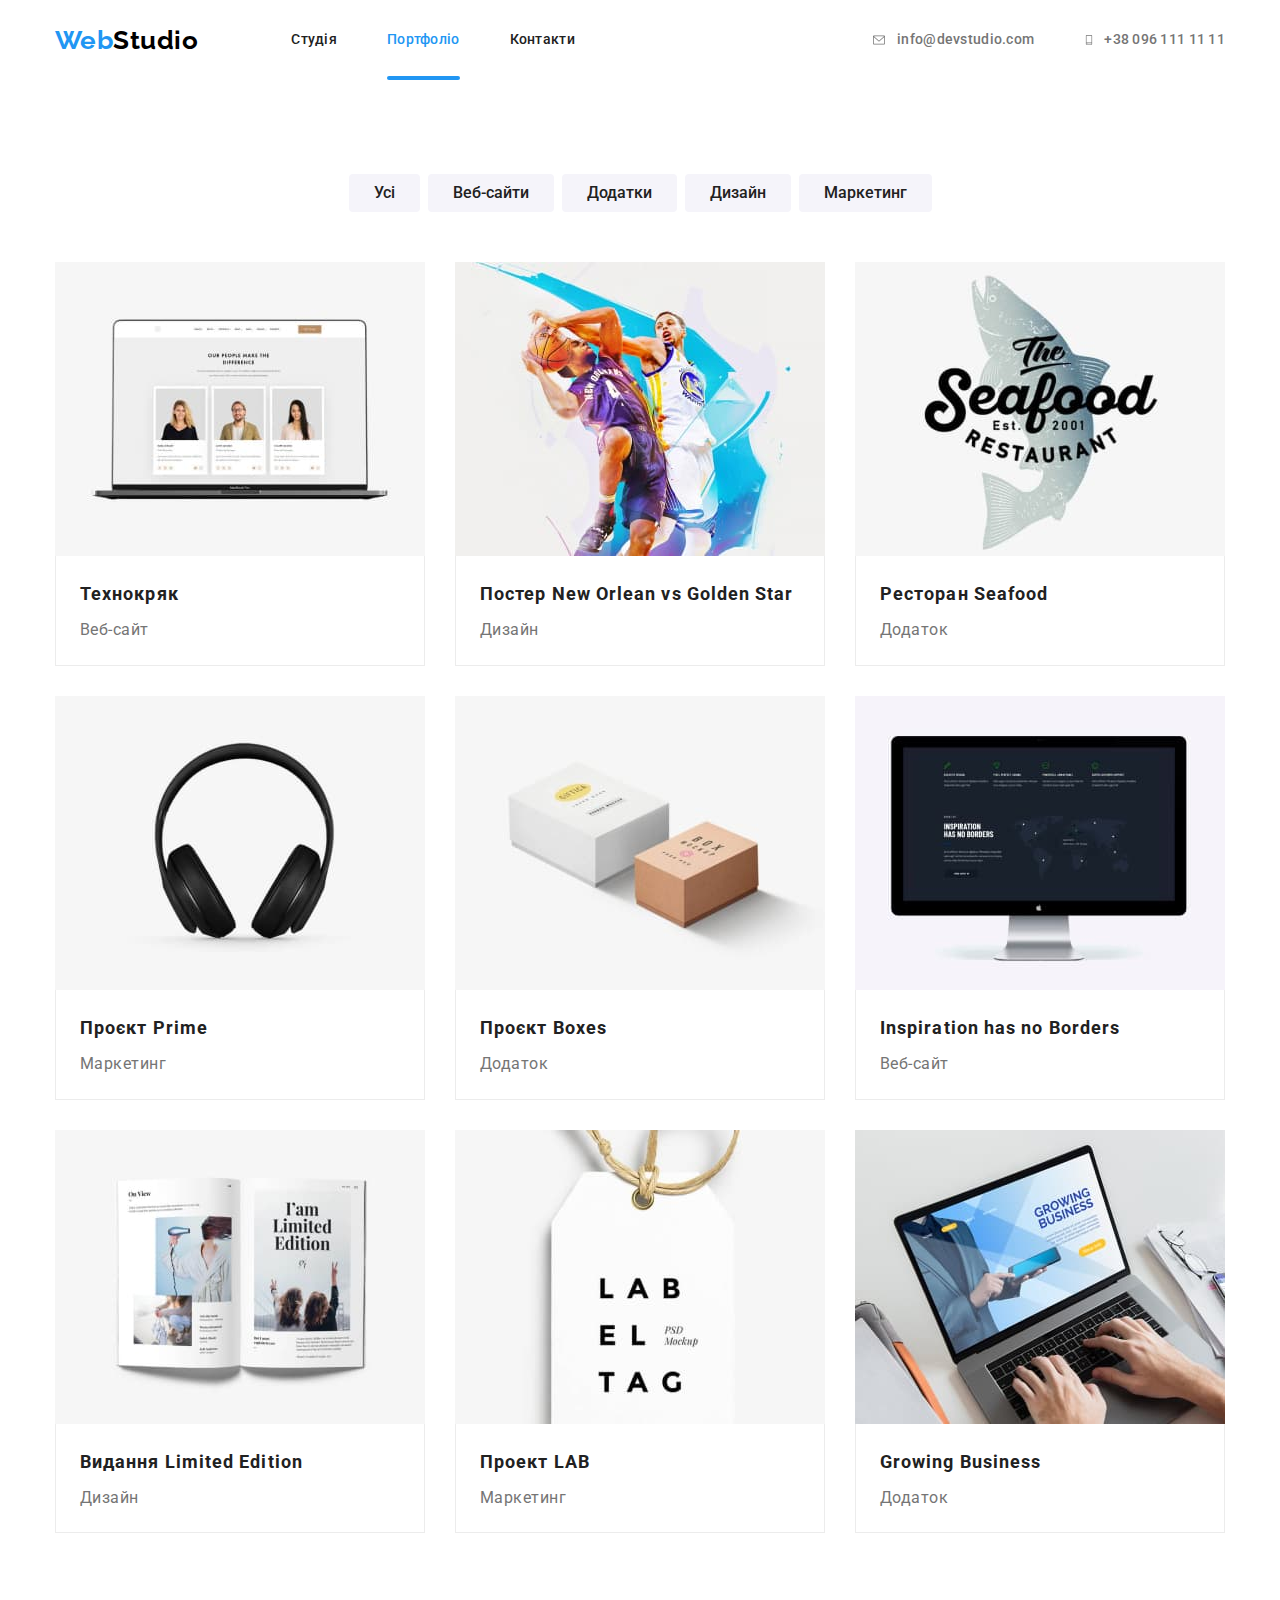
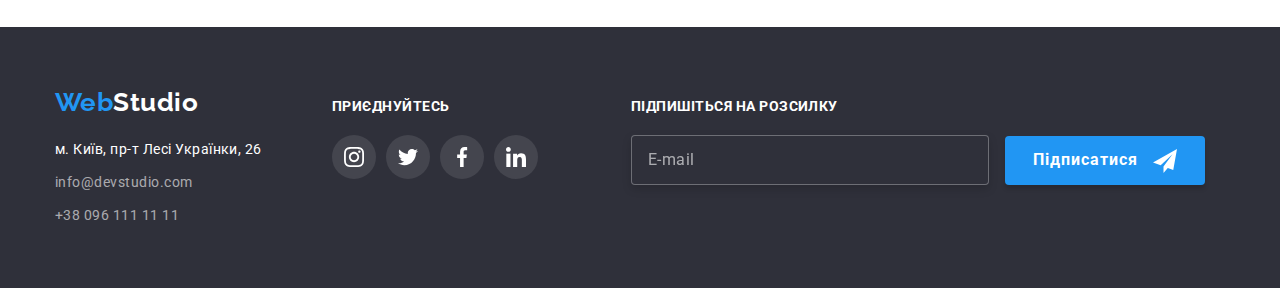
==== commit 410caffc: "сторінка index по бему" ====
--- a/portfolio.html
+++ b/portfolio.html
@@ -317,80 +317,82 @@
       <div class="container section-flex">
         <div class="footer-addres">
           <div class="footer-logo">
-            <a class="logo" href="index.html">
-              <span class="logo-web">Web</span
-              ><span class="bottom">Studio</span></a
+            <a class="footer-logo__link link" href="index.html">
+              <span class="logo__title">Web</span
+              ><span class="logo__inversion">Studio</span></a
             >
           </div>
-          <address>
-            <ul class="list">
-              <li class="list-margin">
+          <address class="address">
+            <ul class="address__list list">
+              <li class="address__item">
                 <a
-                  class="addres link"
+                  class="address__link link"
                   href="https://www.google.com/maps/place/%D0%B1%D1%83%D0%BB.+%D0%9B%D0%B5%D1%81%D0%B8+%D0%A3%D0%BA%D1%80%D0%B0%D0%B8%D0%BD%D0%BA%D0%B8,+26,+%D0%9A%D0%B8%D0%B5%D0%B2,+02000/@50.4265807,30.5383858,17z/data=!3m1!4b1!4m5!3m4!1s0x40d4cf0e033ecbe9:0x57a4dffefec77da0!8m2!3d50.4265807!4d30.5383858"
                   target="_blank"
                   rel="noopener noreferrer"
                   >м. Київ, пр-т Лесі Українки, 26</a
                 >
               </li>
-              <li class="list-margin">
-                <a class="contacts link" href="mailto:info@devstudio.com"
+              <li class="address__item">
+                <a class="address__linki link" href="mailto:info@devstudio.com"
                   >info@devstudio.com</a
                 >
               </li>
-              <li class="list-margin">
-                <a class="contacts link" href="tel:+380961111111"
+              <li class="address__item">
+                <a class="address__linki link" href="tel:+380961111111"
                   >+38 096 111 11 11</a
                 >
               </li>
             </ul>
           </address>
         </div>
-        <div class="footer-contacts">
-          <h2 class="footer-title">Приєднуйтесь</h2>
-          <ul class="socials-items-footer">
-            <li class="sosial-list-footer">
-              <a class="sosial-footer-link" href="">
-                <svg class="svg-footer" width="20px" height="20px">
+        <!-- Підвал сторінки соціалтні мережі  -->
+        <div class="contacts">
+          <h2 class="contacts__title">Приєднуйтесь</h2>
+          <ul class="contacts__list">
+            <li class="contacts__item">
+              <a class="contacts__link" href="">
+                <svg class="contacts__icon" width="20px" height="20px">
                   <use href="./images/svg/symbol-defs.svg#icon-instagram"></use>
                 </svg>
               </a>
             </li>
-            <li class="sosial-list-footer">
-              <a class="sosial-footer-link" href="">
-                <svg class="svg-footer" width="20px" height="20px">
+            <li class="contacts__item">
+              <a class="contacts__link" href="">
+                <svg class="contacts__icon" width="20px" height="20px">
                   <use href="./images/svg/symbol-defs.svg#icon-twitter"></use>
                 </svg>
               </a>
             </li>
-            <li class="sosial-list-footer">
-              <a class="sosial-footer-link" href="">
-                <svg class="svg-footer" width="20px" height="20px">
+            <li class="contacts__item">
+              <a class="contacts__link" href="">
+                <svg class="contacts__icon" width="20px" height="20px">
                   <use href="./images/svg/symbol-defs.svg#icon-facebook"></use>
                 </svg>
               </a>
             </li>
-            <li class="sosial-list-footer">
-              <a class="sosial-footer-link" href="">
-                <svg class="svg-footer" width="20px" height="20px">
+            <li class="contacts__item">
+              <a class="contacts__link" href="">
+                <svg class="contacts__icon" width="20px" height="20px">
                   <use href="./images/svg/symbol-defs.svg#icon-linkedin"></use>
                 </svg>
               </a>
             </li>
           </ul>
         </div>
-        <div class="footter-email">
-          <form>
-            <h2 class="title-email">Підпишіться на розсилку</h2>
+        <!-- Підвал оформлення розсилка -->
+        <div class="mailing-list">
+          <h2 class="mailing-list__title">Підпишіться на розсилку</h2>
+          <form class="mailing-list__form">
             <input
-              class="footer-inpur"
+              class="mailing-list__input"
               type="email"
               placeholder="E-mail"
               required
             />
-            <button class="footter-email-btn" type="submit">
+            <button class="mailing-list__btn" type="submit">
               Підписатися
-              <svg class="telegram-svg" width="24" height="24">
+              <svg class="mailing-list__icon" width="24" height="24">
                 <use href="./images/svg/symbol-defs.svg#icon-icon-send" />
               </svg>
             </button>
--- a/css/styles.css
+++ b/css/styles.css
@@ -666,12 +666,65 @@
   transition-timing-function: cubic-bezier(0.4, 0, 0.2, 1);
 }
 
-.footter-email {
+/* Підвал сторінки соціалтні мережі */
+.contacts {
+  margin-left: 70px;
+}
+.contacts__title {
+  font-weight: 700;
+  font-size: 14px;
+  line-height: 1.1;
+  text-transform: uppercase;
+  color: var(--primary--white-color);
+  margin-bottom: 20px;
+}
+.contacts__list {
+  display: flex;
+  list-style: none;
+  justify-content: center;
+}
+.contacts__item {
+  display: flex;
+  border-radius: 50%;
+  width: 44px;
+  height: 44px;
+  justify-content: center;
+  align-items: center;
+}
+.contacts__link {
+  display: flex;
+  border-radius: 50%;
+  width: 44px;
+  height: 44px;
+  justify-content: center;
+  align-items: center;
+  background: rgba(255, 255, 255, 0.1);
+  outline: none;
+  transition-duration: 250ms;
+  transition-timing-function: cubic-bezier(0.4, 0, 0.2, 1);
+}
+
+.contacts__link:hover,
+.contacts__link:focus {
+  background: var(--accent-color);
+}
+
+.contacts__link {
+  fill: var(--primary--white-color);
+}
+
+.contacts__list .contacts__item:not(:last-child) {
+  margin-right: 10px;
+}
+
+/* Підвал оформлення розсилка */
+
+.mailing-list {
   display: block;
   margin-left: 93px;
 }
 
-.title-email {
+.mailing-list__title {
   font-weight: 700;
   font-size: 14px;
   line-height: 1.1;
@@ -680,7 +733,7 @@
   margin-bottom: 20px;
 }
 
-.footer-inpur {
+.mailing-list__input {
   width: 358px;
   height: 50px;
   background: #2f303a;
@@ -691,7 +744,7 @@
   padding: 15px 16px;
   color: var(--primary--white-color);
 }
-.footer-inpur::placeholder {
+.mailing-list__input::placeholder {
   font-weight: 400;
   font-size: 16px;
   line-height: 1.2;
@@ -699,7 +752,7 @@
   color: rgba(255, 255, 255, 0.6);
 }
 
-.footter-email-btn {
+.mailing-list__btn {
   font-weight: 700;
   font-size: 16px;
   line-height: 1.8;
@@ -711,59 +764,9 @@
   box-shadow: 0px 4px 4px rgba(0, 0, 0, 0.15);
   border-radius: 4px;
 }
-.telegram-svg {
+.mailing-list__icon {
   vertical-align: middle;
   margin-left: 10px;
-}
-
-.footer-contacts {
-  margin-left: 70px;
-}
-.footer-title {
-  font-weight: 700;
-  font-size: 14px;
-  line-height: 1.1;
-  text-transform: uppercase;
-  color: var(--primary--white-color);
-  margin-bottom: 20px;
-}
-.socials-items-footer {
-  display: flex;
-  list-style: none;
-  justify-content: center;
-}
-.sosial-list-footer {
-  display: flex;
-  border-radius: 50%;
-  width: 44px;
-  height: 44px;
-  justify-content: center;
-  align-items: center;
-}
-.sosial-footer-link {
-  display: flex;
-  border-radius: 50%;
-  width: 44px;
-  height: 44px;
-  justify-content: center;
-  align-items: center;
-  background: rgba(255, 255, 255, 0.1);
-  outline: none;
-  transition-duration: 250ms;
-  transition-timing-function: cubic-bezier(0.4, 0, 0.2, 1);
-}
-
-.sosial-footer-link:hover,
-.sosial-footer-link:focus {
-  background: var(--accent-color);
-}
-
-.svg-footer {
-  fill: var(--primary--white-color);
-}
-
-.socials-items-footer .sosial-list-footer:not(:last-child) {
-  margin-right: 10px;
 }
 
 /* ________________________________________ */
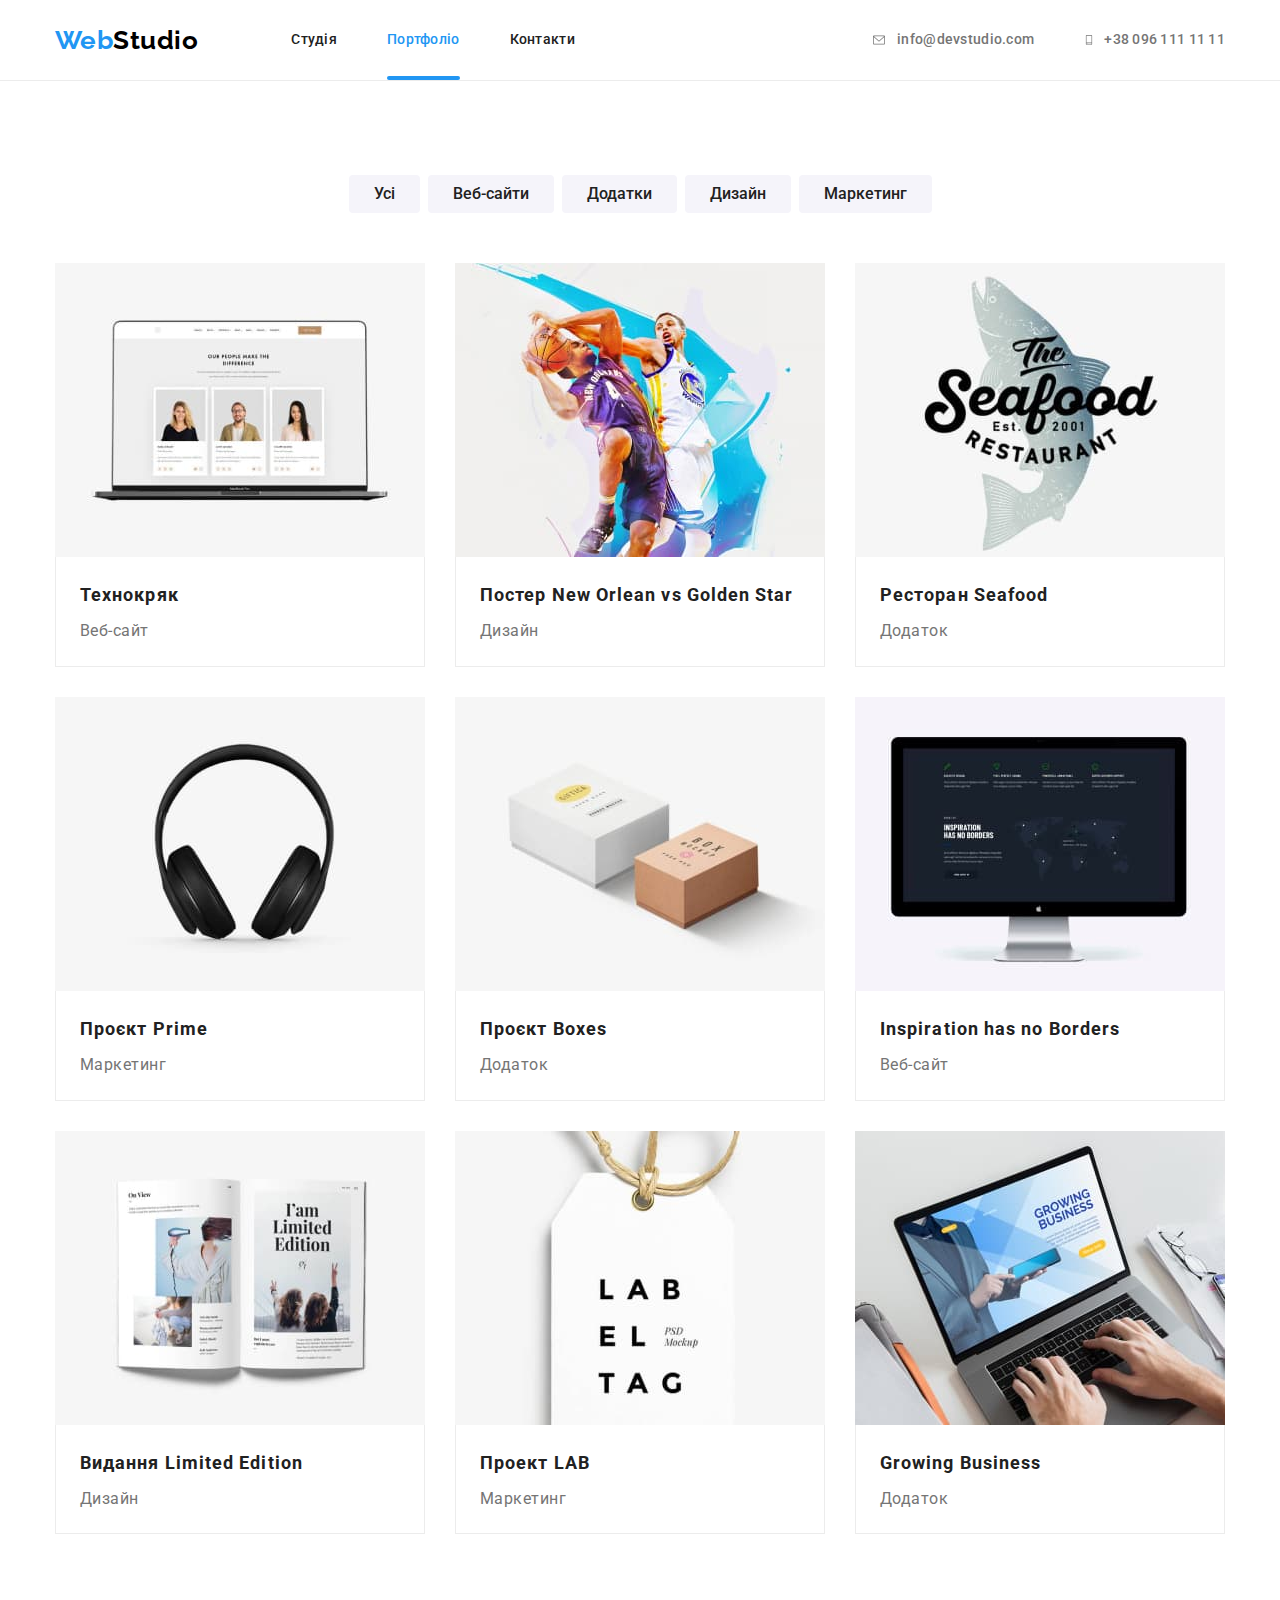
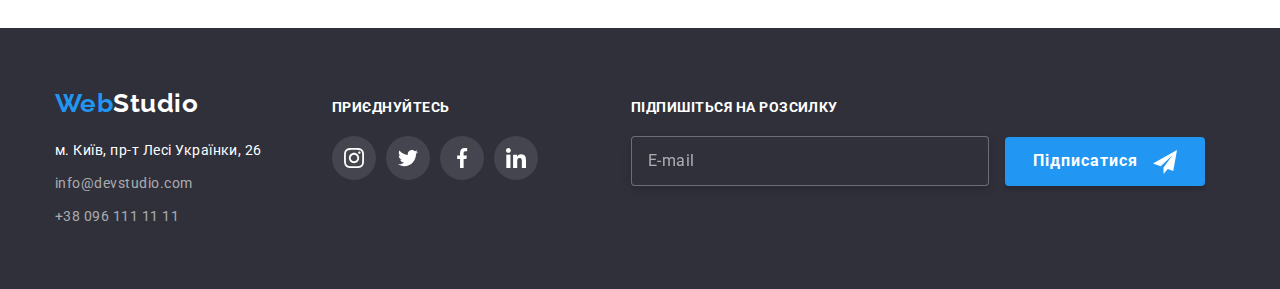
==== commit cf64a805: "Робить все по бему" ====
--- a/portfolio.html
+++ b/portfolio.html
@@ -17,7 +17,7 @@
   </head>
   <body>
     <!-- Шапка -->
-    <header class="header">
+    <header class="header header__line">
       <div class="container flex">
         <a class="logo__link link" href="index.html">
           <span class="logo__title">Web</span
@@ -60,252 +60,254 @@
       </div>
     </header>
     <!-- Унікальний контент сторінки -->
-    <main>
+    <main class="portfolio">
       <section class="projects section">
         <div class="container">
           <h1 class="visually-hidden">Портфоліо</h1>
           <!-- Фільтр -->
           <ul class="filter list">
-            <li class="item">
-              <button class="filter-button" type="button">Усі</button>
-            </li>
-            <li class="item">
-              <button class="filter-button" type="button">Веб-сайти</button>
-            </li>
-            <li class="item">
-              <button class="filter-button" type="button">Додатки</button>
-            </li>
-            <li class="item">
-              <button class="filter-button" type="button">Дизайн</button>
-            </li>
-            <li class="item">
-              <button class="filter-button" type="button">Маркетинг</button>
+            <li class="filter__item">
+              <button class="filter__button" type="button">Усі</button>
+            </li>
+            <li class="filter__item">
+              <button class="filter__button" type="button">Веб-сайти</button>
+            </li>
+            <li class="filter__item">
+              <button class="filter__button" type="button">Додатки</button>
+            </li>
+            <li class="filter__item">
+              <button class="filter__button" type="button">Дизайн</button>
+            </li>
+            <li class="filter__item">
+              <button class="filter__button" type="button">Маркетинг</button>
             </li>
           </ul>
           <!-- Проекти -->
           <ul class="projects list">
-            <li class="item-projects">
-              <a class="overlay-link" href="#">
-                <div class="project-overlay">
+            <li class="projects__item">
+              <a class="projects__link" href="#">
+                <div class="project__box">
                   <img
                     class="pictures"
                     src="./images/portfolio/project1.jpg"
                     width="370"
                     alt="project1"
                   />
-                  <div class="overlay-thumb">
-                    <p class="title-overlay">
-                      Ресурс пропонує комплексні пропозиції з різним рівнем
-                      функціоналу та сервісів. Все це дозволить відвідувачу
-                      отримати вичерпні відомості про компанію чи приватну
-                      особу.
-                    </p>
-                  </div>
-                </div>
-              </a>
-              <div class="project-container">
-                <h2 class="projects-title">Технокряк</h2>
-                <p class="text">Веб-сайт</p>
-              </div>
-            </li>
-            <li class="item-projects">
-              <a class="overlay-link" href="#">
-                <div class="project-overlay">
+                  <div class="overlay">
+                    <p class="overlay__text">
+                      Ресурс пропонує комплексні пропозиції з різним рівнем
+                      функціоналу та сервісів. Все це дозволить відвідувачу
+                      отримати вичерпні відомості про компанію чи приватну
+                      особу.
+                    </p>
+                  </div>
+                </div>
+              </a>
+              <div class="projects__container">
+                <h2 class="projects__title">Технокряк</h2>
+                <p class="projects__text">Веб-сайт</p>
+              </div>
+            </li>
+            <li class="projects__item">
+              <a class="projects__link" href="#">
+                <div class="project__box">
                   <img
                     class="pictures"
                     src="./images/portfolio/project2.jpg"
                     width="370"
                     alt="project2"
                   />
-                  <div class="overlay-thumb">
-                    <p class="title-overlay">
-                      Ресурс пропонує комплексні пропозиції з різним рівнем
-                      функціоналу та сервісів. Все це дозволить відвідувачу
-                      отримати вичерпні відомості про компанію чи приватну
-                      особу.
-                    </p>
-                  </div>
-                </div>
-              </a>
-
-              <div class="project-container">
-                <h2 class="projects-title">Постер New Orlean vs Golden Star</h2>
-                <p class="text">Дизайн</p>
-              </div>
-            </li>
-            <li class="item-projects">
-              <a class="overlay-link" href="#">
-                <div class="project-overlay">
+                  <div class="overlay">
+                    <p class="overlay__text">
+                      Ресурс пропонує комплексні пропозиції з різним рівнем
+                      функціоналу та сервісів. Все це дозволить відвідувачу
+                      отримати вичерпні відомості про компанію чи приватну
+                      особу.
+                    </p>
+                  </div>
+                </div>
+              </a>
+
+              <div class="projects__container">
+                <h2 class="projects__title">
+                  Постер New Orlean vs Golden Star
+                </h2>
+                <p class="projects__text">Дизайн</p>
+              </div>
+            </li>
+            <li class="projects__item">
+              <a class="projects__link" href="#">
+                <div class="project__box">
                   <img
                     class="pictures"
                     src="./images/portfolio/project3.jpg"
                     width="370"
                     alt="project3"
                   />
-                  <div class="overlay-thumb">
-                    <p class="title-overlay">
-                      Ресурс пропонує комплексні пропозиції з різним рівнем
-                      функціоналу та сервісів. Все це дозволить відвідувачу
-                      отримати вичерпні відомості про компанію чи приватну
-                      особу.
-                    </p>
-                  </div>
-                </div>
-              </a>
-
-              <div class="project-container">
-                <h2 class="projects-title">Ресторан Seafood</h2>
-                <p class="text">Додаток</p>
-              </div>
-            </li>
-            <li class="item-projects">
-              <a class="overlay-link" href="#">
-                <div class="project-overlay">
+                  <div class="overlay">
+                    <p class="overlay__text">
+                      Ресурс пропонує комплексні пропозиції з різним рівнем
+                      функціоналу та сервісів. Все це дозволить відвідувачу
+                      отримати вичерпні відомості про компанію чи приватну
+                      особу.
+                    </p>
+                  </div>
+                </div>
+              </a>
+
+              <div class="projects__container">
+                <h2 class="projects__title">Ресторан Seafood</h2>
+                <p class="projects__text">Додаток</p>
+              </div>
+            </li>
+            <li class="projects__item">
+              <a class="projects__link" href="#">
+                <div class="project__box">
                   <img
                     class="pictures"
                     src="./images/portfolio/project4.jpg"
                     width="370"
                     alt="project4"
                   />
-                  <div class="overlay-thumb">
-                    <p class="title-overlay">
-                      Ресурс пропонує комплексні пропозиції з різним рівнем
-                      функціоналу та сервісів. Все це дозволить відвідувачу
-                      отримати вичерпні відомості про компанію чи приватну
-                      особу.
-                    </p>
-                  </div>
-                </div>
-              </a>
-
-              <div class="project-container">
-                <h2 class="projects-title">Проєкт Prime</h2>
-                <p class="text">Маркетинг</p>
-              </div>
-            </li>
-            <li class="item-projects">
-              <a class="overlay-link" href="#">
-                <div class="project-overlay">
+                  <div class="overlay">
+                    <p class="overlay__text">
+                      Ресурс пропонує комплексні пропозиції з різним рівнем
+                      функціоналу та сервісів. Все це дозволить відвідувачу
+                      отримати вичерпні відомості про компанію чи приватну
+                      особу.
+                    </p>
+                  </div>
+                </div>
+              </a>
+
+              <div class="projects__container">
+                <h2 class="projects__title">Проєкт Prime</h2>
+                <p class="projects__text">Маркетинг</p>
+              </div>
+            </li>
+            <li class="projects__item">
+              <a class="projects__link" href="#">
+                <div class="project__box">
                   <img
                     class="pictures"
                     src="./images/portfolio/project5.jpg"
                     width="370"
                     alt="project5"
                   />
-                  <div class="overlay-thumb">
-                    <p class="title-overlay">
-                      Ресурс пропонує комплексні пропозиції з різним рівнем
-                      функціоналу та сервісів. Все це дозволить відвідувачу
-                      отримати вичерпні відомості про компанію чи приватну
-                      особу.
-                    </p>
-                  </div>
-                </div>
-              </a>
-
-              <div class="project-container">
-                <h2 class="projects-title">Проєкт Boxes</h2>
-                <p class="text">Додаток</p>
-              </div>
-            </li>
-            <li class="item-projects">
-              <a class="overlay-link" href="#">
-                <div class="project-overlay">
+                  <div class="overlay">
+                    <p class="overlay__text">
+                      Ресурс пропонує комплексні пропозиції з різним рівнем
+                      функціоналу та сервісів. Все це дозволить відвідувачу
+                      отримати вичерпні відомості про компанію чи приватну
+                      особу.
+                    </p>
+                  </div>
+                </div>
+              </a>
+
+              <div class="projects__container">
+                <h2 class="projects__title">Проєкт Boxes</h2>
+                <p class="projects__text">Додаток</p>
+              </div>
+            </li>
+            <li class="projects__item">
+              <a class="projects__link" href="#">
+                <div class="project__box">
                   <img
                     class="pictures"
                     src="./images/portfolio/project6.jpg"
                     width="370"
                     alt="project6"
                   />
-                  <div class="overlay-thumb">
-                    <p class="title-overlay">
-                      Ресурс пропонує комплексні пропозиції з різним рівнем
-                      функціоналу та сервісів. Все це дозволить відвідувачу
-                      отримати вичерпні відомості про компанію чи приватну
-                      особу.
-                    </p>
-                  </div>
-                </div>
-              </a>
-
-              <div class="project-container">
-                <h2 class="projects-title">Inspiration has no Borders</h2>
-                <p class="text">Веб-сайт</p>
-              </div>
-            </li>
-            <li class="item-projects">
-              <a class="overlay-link" href="#">
-                <div class="project-overlay">
+                  <div class="overlay">
+                    <p class="overlay__text">
+                      Ресурс пропонує комплексні пропозиції з різним рівнем
+                      функціоналу та сервісів. Все це дозволить відвідувачу
+                      отримати вичерпні відомості про компанію чи приватну
+                      особу.
+                    </p>
+                  </div>
+                </div>
+              </a>
+
+              <div class="projects__container">
+                <h2 class="projects__title">Inspiration has no Borders</h2>
+                <p class="projects__text">Веб-сайт</p>
+              </div>
+            </li>
+            <li class="projects__item">
+              <a class="projects__link" href="#">
+                <div class="project__box">
                   <img
                     class="pictures"
                     src="./images/portfolio/project7.jpg"
                     width="370"
                     alt="project7"
                   />
-                  <div class="overlay-thumb">
-                    <p class="title-overlay">
-                      Ресурс пропонує комплексні пропозиції з різним рівнем
-                      функціоналу та сервісів. Все це дозволить відвідувачу
-                      отримати вичерпні відомості про компанію чи приватну
-                      особу.
-                    </p>
-                  </div>
-                </div>
-              </a>
-
-              <div class="project-container">
-                <h2 class="projects-title">Видання Limited Edition</h2>
-                <p class="text">Дизайн</p>
-              </div>
-            </li>
-            <li class="item-projects">
-              <a class="overlay-link" href="#">
-                <div class="project-overlay">
+                  <div class="overlay">
+                    <p class="overlay__text">
+                      Ресурс пропонує комплексні пропозиції з різним рівнем
+                      функціоналу та сервісів. Все це дозволить відвідувачу
+                      отримати вичерпні відомості про компанію чи приватну
+                      особу.
+                    </p>
+                  </div>
+                </div>
+              </a>
+
+              <div class="projects__container">
+                <h2 class="projects__title">Видання Limited Edition</h2>
+                <p class="projects__text">Дизайн</p>
+              </div>
+            </li>
+            <li class="projects__item">
+              <a class="projects__link" href="#">
+                <div class="project__box">
                   <img
                     class="pictures"
                     src="./images/portfolio/project8.jpg"
                     width="370"
                     alt="project8"
                   />
-                  <div class="overlay-thumb">
-                    <p class="title-overlay">
-                      Ресурс пропонує комплексні пропозиції з різним рівнем
-                      функціоналу та сервісів. Все це дозволить відвідувачу
-                      отримати вичерпні відомості про компанію чи приватну
-                      особу.
-                    </p>
-                  </div>
-                </div>
-              </a>
-
-              <div class="project-container">
-                <h2 class="projects-title">Проект LAB</h2>
-                <p class="text">Маркетинг</p>
-              </div>
-            </li>
-
-            <li class="item-projects">
-              <a class="overlay-link" href="#">
-                <div class="project-overlay">
+                  <div class="overlay">
+                    <p class="overlay__text">
+                      Ресурс пропонує комплексні пропозиції з різним рівнем
+                      функціоналу та сервісів. Все це дозволить відвідувачу
+                      отримати вичерпні відомості про компанію чи приватну
+                      особу.
+                    </p>
+                  </div>
+                </div>
+              </a>
+
+              <div class="projects__container">
+                <h2 class="projects__title">Проект LAB</h2>
+                <p class="projects__text">Маркетинг</p>
+              </div>
+            </li>
+
+            <li class="projects__item">
+              <a class="projects__link" href="#">
+                <div class="project__box">
                   <img
                     class="pictures"
                     src="./images/portfolio/project9.jpg"
                     width="370"
                     alt="project9"
                   />
-                  <div class="overlay-thumb">
-                    <p class="title-overlay">
-                      Ресурс пропонує комплексні пропозиції з різним рівнем
-                      функціоналу та сервісів. Все це дозволить відвідувачу
-                      отримати вичерпні відомості про компанію чи приватну
-                      особу.
-                    </p>
-                  </div>
-                </div>
-              </a>
-              <div class="project-container">
-                <h2 class="projects-title">Growing Business</h2>
-                <p class="text">Додаток</p>
+                  <div class="overlay">
+                    <p class="overlay__text">
+                      Ресурс пропонує комплексні пропозиції з різним рівнем
+                      функціоналу та сервісів. Все це дозволить відвідувачу
+                      отримати вичерпні відомості про компанію чи приватну
+                      особу.
+                    </p>
+                  </div>
+                </div>
+              </a>
+              <div class="projects__container">
+                <h2 class="projects__title">Growing Business</h2>
+                <p class="projects__text">Додаток</p>
               </div>
             </li>
           </ul>
--- a/css/styles.css
+++ b/css/styles.css
@@ -771,22 +771,22 @@
 
 /* ________________________________________ */
 /* Page-portfolio */
+.header__line {
+  border-bottom: 1px solid #ececec;
+}
+
 /* Filter list */
-.button-line {
-  border-bottom: 1px solid #ececec;
-}
-
 .filter.list {
   display: flex;
   justify-content: center;
   margin-bottom: 50px;
 }
 
-.filter.list .item + .item {
+.filter.list .filter__item + .filter__item {
   margin-left: 8px;
 }
 
-.filter-button {
+.filter__button {
   color: var(--title-text-color);
   background-color: #f5f4fa;
   cursor: pointer;
@@ -802,8 +802,8 @@
   transition-timing-function: cubic-bezier(0.4, 0, 0.2, 1);
 }
 
-.filter-button:hover,
-.filter-button:focus {
+.filter__button:hover,
+.filter__button:focus {
   color: var(--primary--white-color);
   background-color: var(--accent-color);
   cursor: pointer;
@@ -811,12 +811,13 @@
     0px 2px 2px rgba(0, 0, 0, 0.12);
 }
 
+/* Проекти */
 .projects.list {
   display: flex;
   flex-wrap: wrap;
 }
 
-.projects.list .item-projects {
+.projects.list .projects__item {
   width: 370 px;
   margin-right: 30px;
   margin-bottom: 30px;
@@ -825,27 +826,27 @@
   transition-timing-function: cubic-bezier(0.4, 0, 0.2, 1);
 }
 
-.projects.list .item-projects:hover {
+.projects.list .projects__item:hover {
   outline: 1px solid #eeeeee;
   box-shadow: 0px 1px 1px rgba(0, 0, 0, 0.12), 0px 4px 4px rgba(0, 0, 0, 0.06),
     1px 4px 6px rgba(0, 0, 0, 0.16);
 }
 
-.projects.list .item-projects:nth-child(3n) {
+.projects.list .projects__item:nth-child(3n) {
   margin-right: 0;
 }
 
-.projects.list .item-projects:nth-last-child(-n + 3) {
+.projects.list .projects__item:nth-last-child(-n + 3) {
   margin-bottom: 0;
 }
 
-.project-container {
+.projects__container {
   padding: 20px 24px;
   border: 1px solid #ececec;
   border-top: none;
 }
 
-.projects-title {
+.projects__title {
   color: var(--title-text-color);
   font-weight: 700;
   font-size: 18px;
@@ -853,18 +854,21 @@
   letter-spacing: 0.06em;
 }
 
-.projects .text {
+.projects .projects__text {
   font-size: 16px;
   line-height: 1.8;
   margin-top: 4px;
 }
-/* Оформлення спливаючого вікна */
-.project-overlay {
+.projects__link {
+  outline: transparent;
+}
+.project__box {
   position: relative;
   overflow: hidden;
 }
-
-.overlay-thumb {
+/* Оформлення спливаючого вікна */
+
+.overlay {
   position: absolute;
   bottom: 0;
   top: 0;
@@ -874,11 +878,12 @@
   transition: transform 250ms cubic-bezier(0.4, 0, 0.2, 1);
   transform: translateY(101%);
 }
-.overlay-link {
-  outline: transparent;
-}
-
-.title-overlay {
+.projects__item a:hover .overlay,
+.projects__item a:focus .overlay {
+  transform: translateY(0%);
+}
+
+.overlay__text {
   font-weight: 400;
   font-size: 18px;
   line-height: 1.5;
@@ -886,8 +891,3 @@
   text-shadow: 0px 4px 4px rgba(0, 0, 0, 0.25);
   padding: 63px 24px;
 }
-
-.item-projects a:hover .overlay-thumb,
-.item-projects a:focus .overlay-thumb {
-  transform: translateY(0%);
-}
